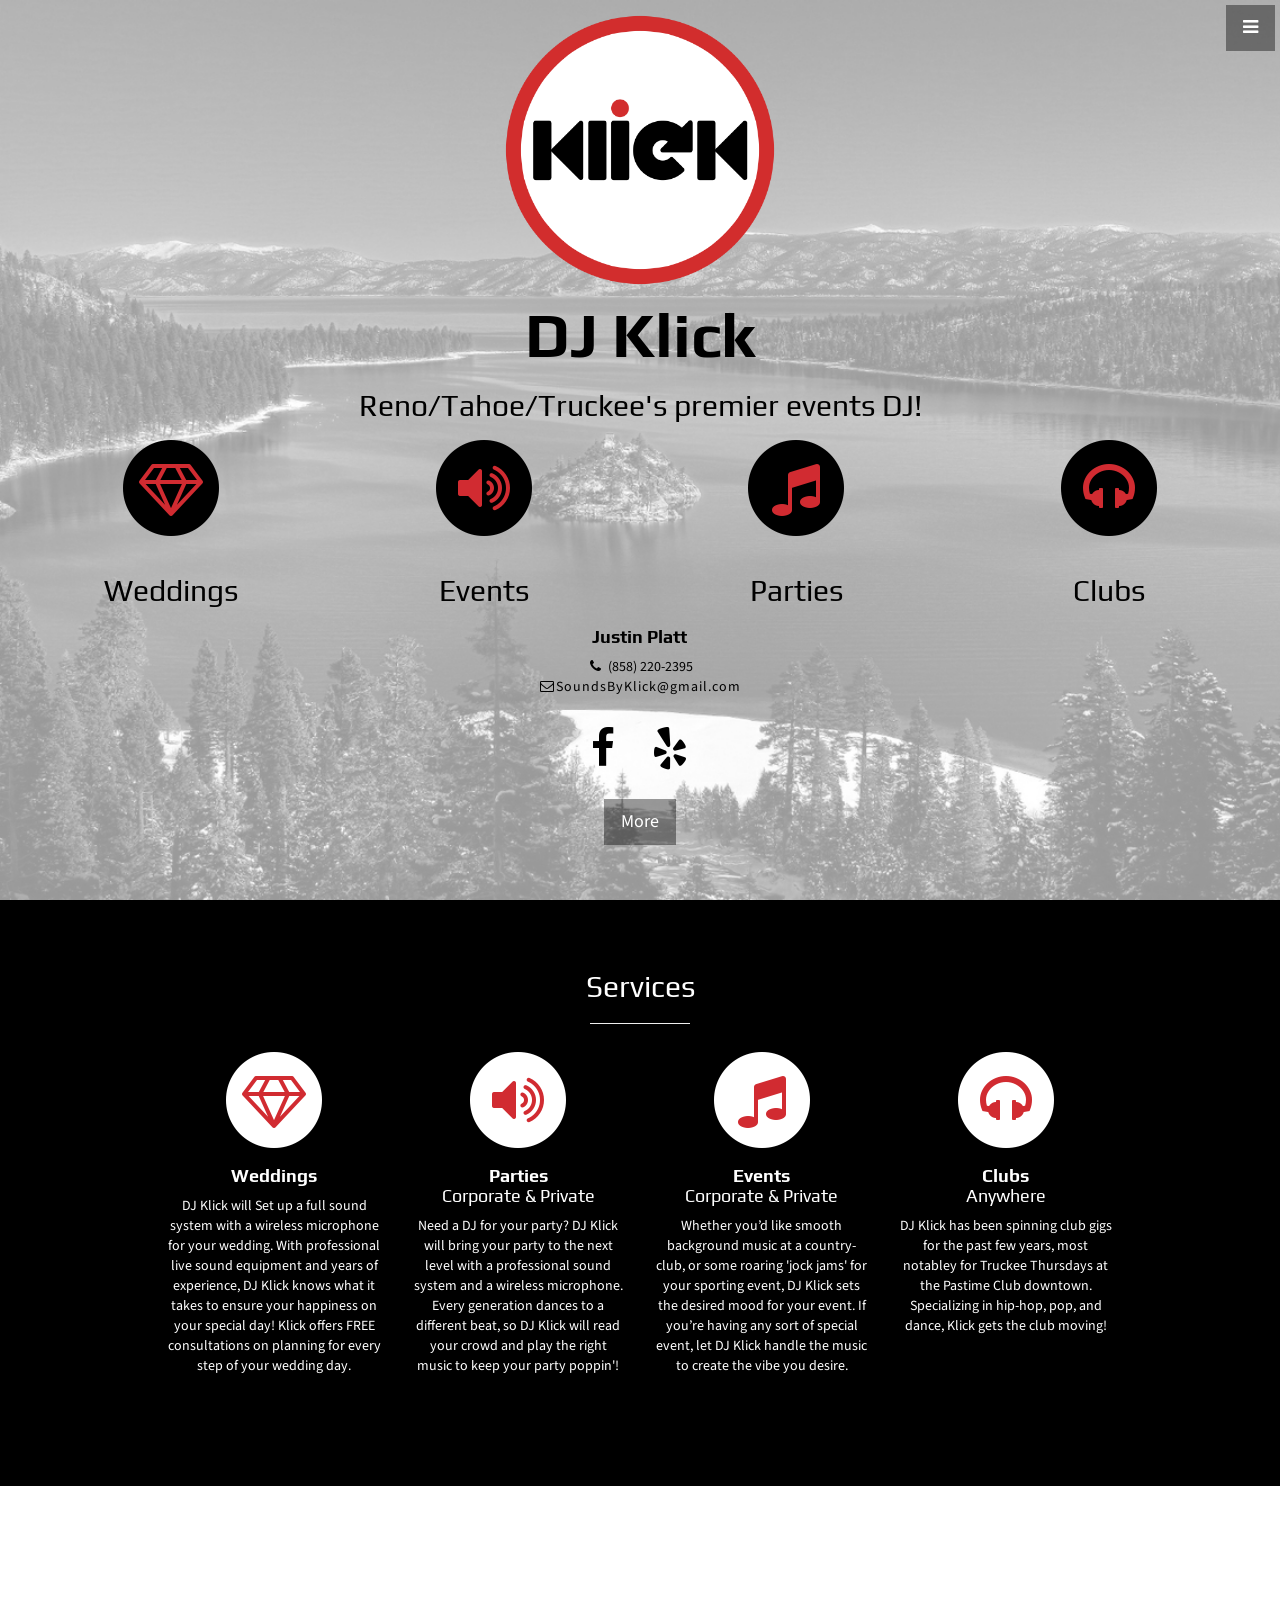
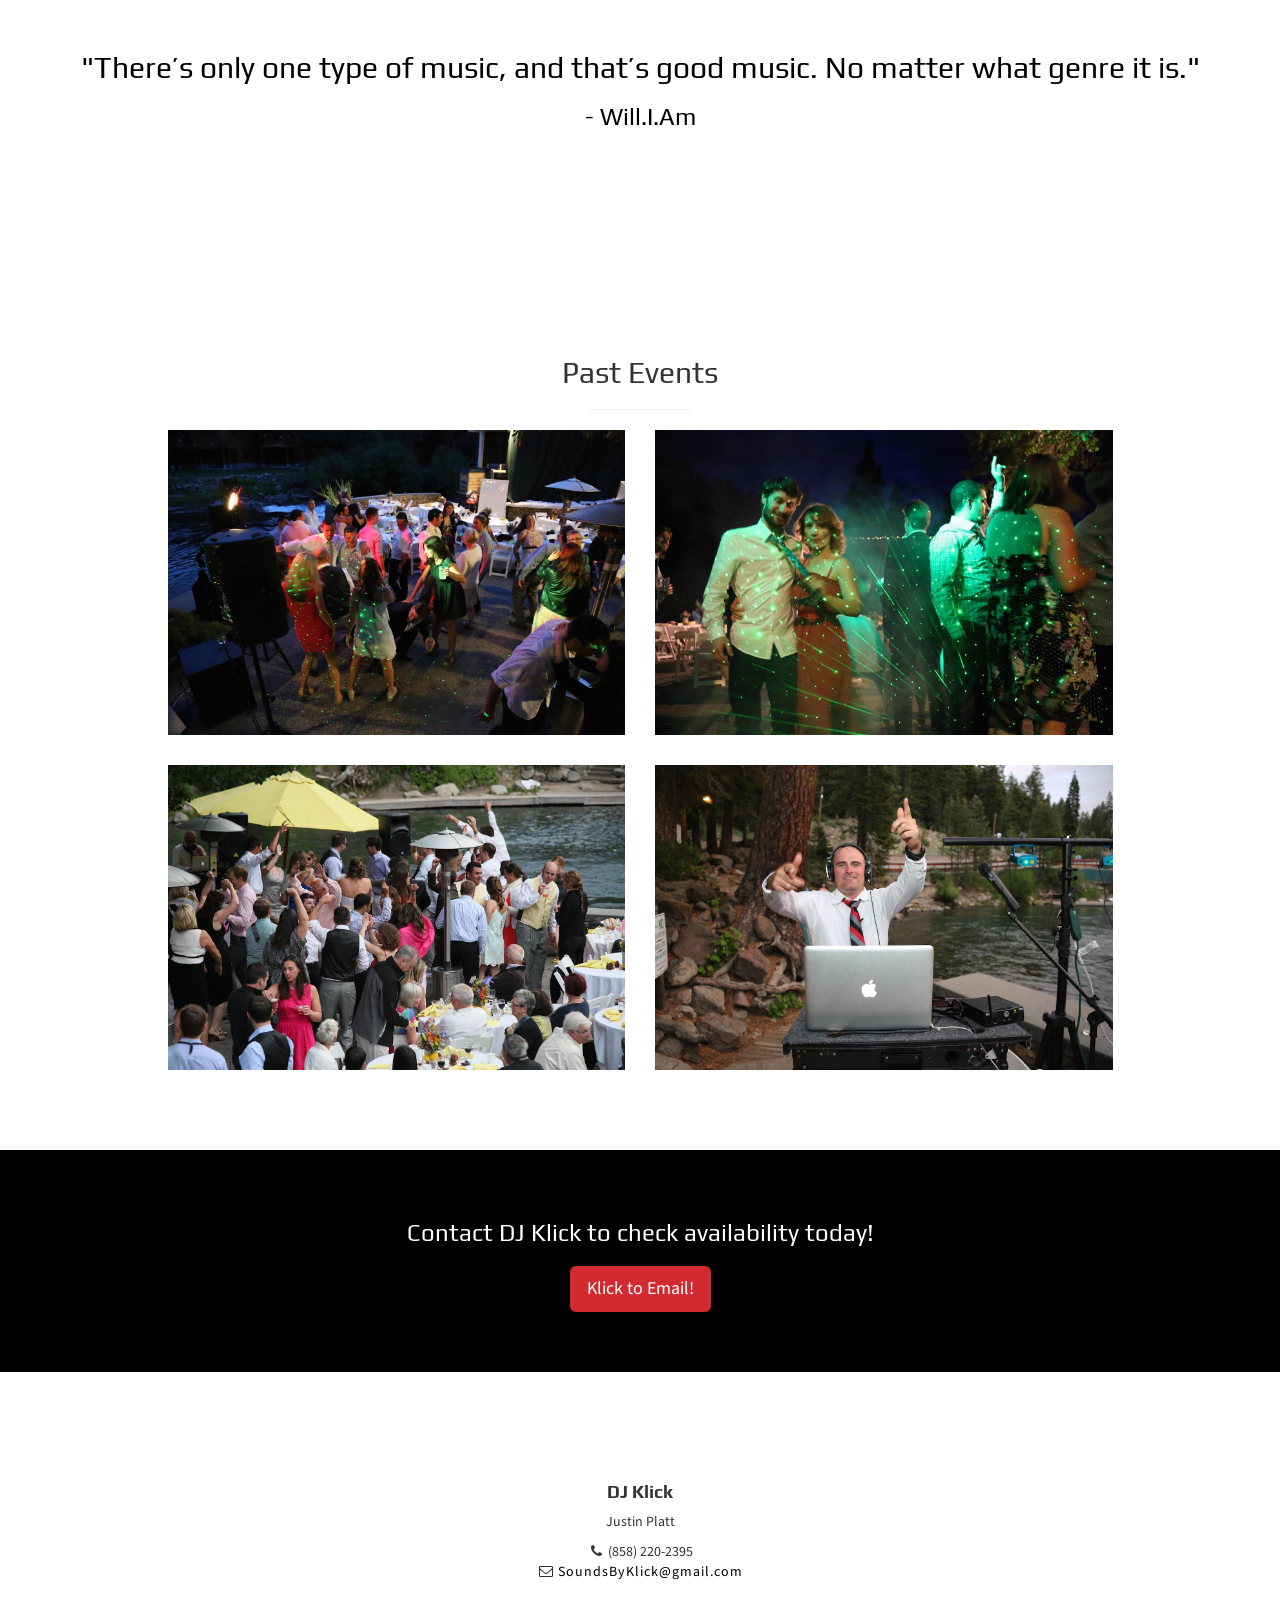
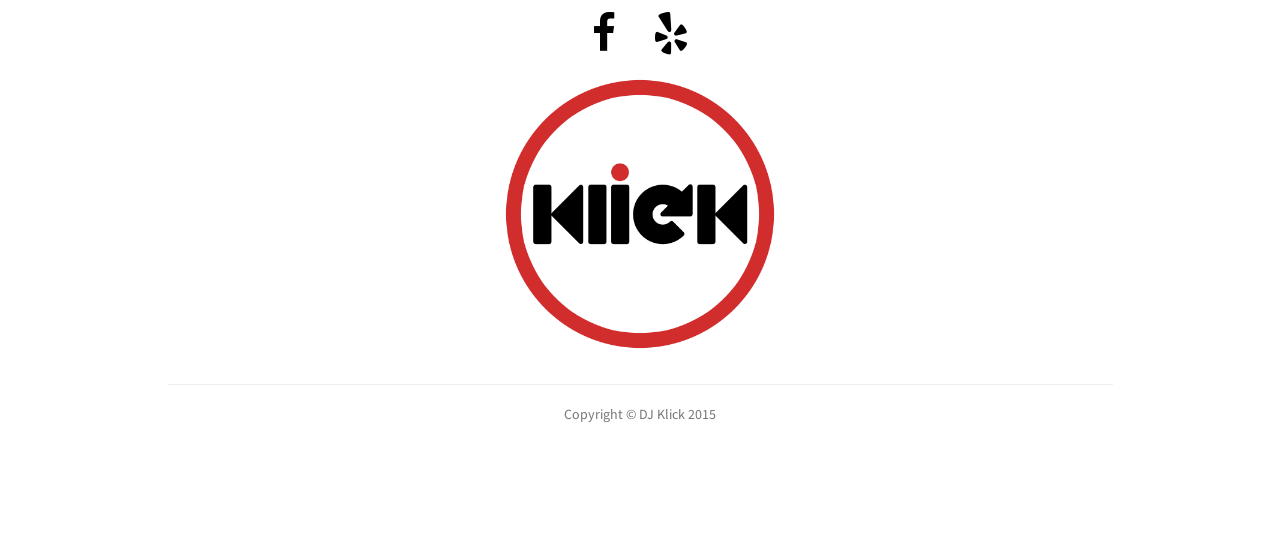
==== index.html @ 54daae42 "Content refresh. New font. Fixed background." ====
<!DOCTYPE html>
<html lang="en">

<head>

    <meta charset="utf-8">
    <meta http-equiv="X-UA-Compatible" content="IE=edge">
    <meta name="viewport" content="width=device-width, initial-scale=1">
    <meta name="description" content="Looking for an events DJ in the Reno/Tahoe/Truckee area? Look no further...">
    <meta name="author" content="DJ Klick">
    <meta name="msvalidate.01" content="CBEDEDCF28ED72CB2C0E782AE99CE021" />
    
    <title>DJ Klick - Reno/Tahoe/Truckee's Premier Events DJ!</title>

    <!-- Bootstrap Core CSS -->
    <link href="css/bootstrap.min.css" rel="stylesheet">

    <!-- Custom CSS -->
    <link href="css/stylish-portfolio.css" rel="stylesheet">

    <!-- Custom Fonts -->
    <link rel="stylesheet" href="http://maxcdn.bootstrapcdn.com/font-awesome/4.3.0/css/font-awesome.min.css">
    <link href="http://fonts.googleapis.com/css?family=Source+Sans+Pro:300,400,700,300italic,400italic,700italic" rel="stylesheet" type="text/css">
    <link href='http://fonts.googleapis.com/css?family=Play' rel='stylesheet' type='text/css'>

    <link rel="shortcut icon" href="img/favicon.ico" type="image/x-icon">
    <link rel="icon" href="img/favicon.ico" type="image/x-icon">

    <!-- HTML5 Shim and Respond.js IE8 support of HTML5 elements and media queries -->
    <!-- WARNING: Respond.js doesn't work if you view the page via file:// -->
    <!--[if lt IE 9]>
        <script src="https://oss.maxcdn.com/libs/html5shiv/3.7.0/html5shiv.js"></script>
        <script src="https://oss.maxcdn.com/libs/respond.js/1.4.2/respond.min.js"></script>
    <![endif]-->

</head>

<body>

    <!-- Navigation -->
    <a id="menu-toggle" href="#" class="btn btn-dark btn-lg toggle"><i class="fa fa-bars"></i></a>
    <nav id="sidebar-wrapper">
        <ul class="sidebar-nav">
            <a id="menu-close" href="#" class="btn btn-light btn-lg pull-right toggle"><i class="fa fa-times"></i></a>
            <li class="sidebar-brand">
                <a href="#top"  onclick = $("#menu-close").click(); >DJ Klick</a>
            </li>
            <li>
                <a href="#top" onclick = $("#menu-close").click(); >Home</a>
            </li>
<!--             <li>
                <a href="#about" onclick = $("#menu-close").click(); >About</a>
            </li> -->
            <li>
                <a href="#services" onclick = $("#menu-close").click(); >Services</a>
            </li>
            <li>
                <a href="#portfolio" onclick = $("#menu-close").click(); >Past Events</a>
            </li>
            <li>
                <a href="#contact" onclick = $("#menu-close").click(); >Contact</a>
            </li>
        </ul>
    </nav>

    <!-- Header -->
    <header id="top" class="header">
        <div class="col-xs-12 text-center">
            <img src="img/final_logo.png" style="max-width:300px;"/>
        </div>
        <br>
        <div class="col-xs-12 text-vertical-center title-quote-top">
            <div class="row">
                <div class="col-lg-12 text-center">
                    <h1>DJ Klick</h1>
                    <h2>Reno/Tahoe/Truckee's premier events DJ!</h2>
                    <div class="col-md-3 col-sm-6">
                        <div class="service-item">
                                <span class="fa-stack fa-4x">
                                <i class="fa fa-circle fa-stack-2x"></i>
                                <i class="fa fa-diamond fa-stack-1x text-primary"></i>
                            </span>
                        </div>
                            <h2>Weddings</h2>
                    </div>      
                    <div class="col-md-3 col-sm-6">
                        <div class="service-item">
                                <span class="fa-stack fa-4x">
                                <i class="fa fa-circle fa-stack-2x"></i>
                                <i class="fa fa-volume-up fa-stack-1x text-primary"></i>
                            </span>
                        </div>
                        <h2>Events</h2>
                    </div>   
                    <div class="col-md-3 col-sm-6">
                            <div class="service-item">
                                <span class="fa-stack fa-4x">
                                <i class="fa fa-circle fa-stack-2x"></i>
                                <i class="fa fa-music fa-stack-1x text-primary"></i>
                            </span>
                        </div>
                        <h2>Parties</h2>
                    </div>      
                    <div class="col-md-3 col-sm-6">
                            <div class="service-item">
                                <span class="fa-stack fa-4x">
                                <i class="fa fa-circle fa-stack-2x"></i>
                                <i class="fa fa-headphones fa-stack-1x text-primary"></i>
                            </span>
                        </div>
                        <h2>Clubs</h2>
                    </div> 
<!--                     <h3>Whether you need a wild dance party at a wedding or smooth background music for a small mixer, I will make it happen for you. Equipped with a professional mobile sound system and a wireless microphone, your event will have the necessary music to guarantee success. Whatever you need - I will keep it <strong>simple, fun, and professional.</strong></h3> -->
                </div>
            </div>
            <div class="row">
                <div class="col-lg-10 col-lg-offset-1 row text-center">
                    <h4><strong>Justin Platt</strong>
                    </h4>
                    <ul class="list-unstyled">
                        <li><i class="fa fa-phone fa-fw"></i> (858) 220-2395</li>
                        <li><i class="fa fa-envelope-o fa-fw"></i><a href="mailto:name@example.com">SoundsByKlick@gmail.com</a>
                        </li>
                    </ul>
                    <br>
                    <ul class="list-inline">
                        <li>
                            <a href="https://www.facebook.com/pages/DJ-Klique/278417579010562?ref=hl" target="blank"><i class="fa fa-facebook fa-fw fa-3x"></i></a>
                        </li>
                        <li>
                            <a href="http://www.yelp.com/biz/dj-klique-reno-2" target="blank"><i class="fa fa-yelp fa-fw fa-3x"></i></a>
                        </li>
                    </ul>
                </div>
            </div>
            <br>
            <a href="#services" class="btn btn-dark btn-lg">More</a>
        </div>
    </header>

    <!-- About -->
    <!-- <section id="about" class="about"> -->
        <!-- <div class="container"> -->

            <!-- /.row -->
        <!-- </div> -->
        <!-- /.container -->
    <!-- </section> -->

    <!-- Services -->
    <!-- The circle icons use Font Awesome's stacked icon classes. For more information, visit http://fontawesome.io/examples/ -->
    <section id="services" class="services bg-primary">
        <div class="container">
            <div class="row text-center">
                <div class="col-lg-10 col-lg-offset-1">
                    <h2>Services</h2>
                    <hr class="small">
                    <div class="row">
                        <div class="col-md-3 col-sm-6">
                            <div class="service-item">
                                <span class="fa-stack fa-4x">
                                <i class="fa fa-circle fa-stack-2x"></i>
                                <i class="fa fa-diamond fa-stack-1x text-primary"></i>
                            </span>
                                <h4>
                                    <strong>Weddings</strong>
                                </h4>
                                <p>DJ Klick will Set up a full sound system with a wireless microphone for your wedding. With professional live sound equipment and years of experience, DJ Klick knows what it takes to ensure your happiness on your special day! Klick offers FREE consultations on planning for every step of your wedding day.</p>
                                <!-- <a href="#" class="btn btn-light">Learn More</a> -->
                            </div>
                        </div>
                        <div class="col-md-3 col-sm-6">
                            <div class="service-item">
                                <span class="fa-stack fa-4x">
                                <i class="fa fa-circle fa-stack-2x"></i>
                                <i class="fa fa-volume-up fa-stack-1x text-primary"></i>
                            </span>
                                <h4>
                                    <strong>Parties</strong>
                                    <p>Corporate & Private</p>
                                </h4>
                                <p>Need a DJ for your party? DJ Klick will bring your party to the next level with a professional sound system and a wireless microphone. Every generation dances to a different beat, so DJ Klick will read your crowd and play the right music to keep your party poppin'!</p>
                                <!-- <a href="#" class="btn btn-light">Learn More</a> -->
                            </div>
                        </div>
                        <div class="col-md-3 col-sm-6">
                            <div class="service-item">
                                <span class="fa-stack fa-4x">
                                <i class="fa fa-circle fa-stack-2x"></i>
                                <i class="fa fa-music fa-stack-1x text-primary"></i>
                            </span>
                                <h4>
                                    <strong>Events</strong>
                                     <p>Corporate & Private</p>
                                </h4>
                                <p>Whether you’d like smooth background music at a country­ club, or some roaring 'jock jams' for your sporting event, DJ Klick sets the desired mood for your event. If you’re having any sort of special event, let DJ Klick handle the music to create the vibe you desire.</p>
                                <!-- <a href="#" class="btn btn-light">Learn More</a> -->
                            </div>
                        </div>
                        <div class="col-md-3 col-sm-16">
                            <div class="service-item">
                                <span class="fa-stack fa-4x">
                                <i class="fa fa-circle fa-stack-2x"></i>
                                <i class="fa fa-headphones fa-stack-1x text-primary"></i>
                            </span>
                                <h4>
                                    <strong>Clubs</strong>
                                    <p>Anywhere</p>
                                </h4>
                                <p>DJ Klick has been spinning club gigs for the past few years, most notabley for Truckee Thursdays at the Pastime Club downtown. Specializing in hip-hop, pop, and dance, Klick gets the club moving! </p>
                                <!-- <a href="#" class="btn btn-light">Learn More</a> -->
                            </div>
                        </div>
                        <div class="col-md-12 col-sm-12">
                            <div class="service-item">
                                <!-- <span class="fa-stack fa-4x">
                                <i class="fa fa-circle fa-stack-2x"></i>
                                <i class="fa fa-diamond fa-stack-1x text-primary"></i>
                            </span> -->
<!--                                 <h4>
                                    <strong>Add-ons</strong>
                                </h4>
                                <p>Wireless microphone, mobile light show with a 4Bar Chauvet light system, mini lasers, fog machine.</p> -->
                                <!-- <a href="#" class="btn btn-light">Learn More</a> -->
                            </div>
                        </div>
                    </div>
                    <!-- /.row (nested) -->
                </div>
                <!-- /.col-lg-10 -->
            </div>
            <!-- /.row -->
        </div>
        <!-- /.container -->
    </section>

    <!-- Callout -->
    <aside class="callout">
        <div class="text-vertical-center">
            <!-- <h2 class="title-quote">Simple. Fun. Professional.</h2> -->
            <h2 class="title-quote-top">"There’s only one type of music, and that’s good music. No matter what genre it is."­</h2>
            <h3>- Will.I.Am</h3>
        </div>
    </aside>

    <!-- Portfolio -->
    <section id="portfolio" class="portfolio">
        <div class="container">
            <div class="row">
                <div class="col-lg-10 col-lg-offset-1 text-center">
                    <h2>Past Events</h2>
                    <hr class="small">
                    <div class="row">
                        <div class="col-md-6">
                            <div class="portfolio-item">
                                <!-- <a href="#"> -->
                                    <img class="img-portfolio img-responsive" src="img/portfolio-1.jpg">
                                <!-- </a> -->
                            </div>
                        </div>
                        <div class="col-md-6">
                            <div class="portfolio-item">
                                <!-- <a href="#"> -->
                                    <img class="img-portfolio img-responsive" src="img/portfolio-2.jpg">
                                <!-- </a> -->
                            </div>
                        </div>
                        <div class="col-md-6">
                            <div class="portfolio-item">
                                <!-- <a href="#"> -->
                                    <img class="img-portfolio img-responsive" src="img/portfolio-3.jpg">
                                <!-- </a> -->
                            </div>
                        </div>
                        <div class="col-md-6">
                            <div class="portfolio-item">
                                <!-- <a href="#"> -->
                                    <img class="img-portfolio img-responsive" src="img/portfolio-4.jpg">
                                <!-- </a> -->
                            </div>
                        </div>
                    </div>
                    <!-- /.row (nested) -->
                   <!--  <a href="#" class="btn btn-dark">View More Items</a> -->
                </div>
                <!-- /.col-lg-10 -->
            </div>
            <!-- /.row -->
        </div>
        <!-- /.container -->
    </section>

    <!-- Call to Action -->
    <aside class="call-to-action bg-primary">
        <div class="container">
            <div class="row">
                <div class="col-lg-10 col-lg-offset-1 text-center">
                    <h3>Contact DJ Klick to check availability today!</h3>
                    <a href="mailto:soundsbyklick@gmail.com" class="btn btn-lg btn-red">Klick to Email!</a>
                </div>
            </div>
        </div>
    </aside>

    <!-- Footer -->
    <footer id="contact">
        <div class="container">
            <div class="row">
                <div class="col-lg-10 col-lg-offset-1 row text-center">
                    <h4><strong>DJ Klick</strong>
                    </h4>
                    <p>Justin Platt</p>
                    <ul class="list-unstyled">
                        <li><i class="fa fa-phone fa-fw"></i> (858) 220-2395</li>
                        <li><i class="fa fa-envelope-o fa-fw"></i>  <a href="mailto:name@example.com">SoundsByKlick@gmail.com</a>
                        </li>
                    </ul>
                    <br>
                    <ul class="list-inline">
                        <li>
                            <a href="https://www.facebook.com/pages/DJ-Klique/278417579010562?ref=hl" target="blank"><i class="fa fa-facebook fa-fw fa-3x"></i></a>
                        </li>
                        <li>
                            <a href="http://www.yelp.com/biz/dj-klique-reno-2" target="blank"><i class="fa fa-yelp fa-fw fa-3x"></i></a>
                        </li>
                    </ul>

                </div>
                <div class="col-lg-10 col-lg-offset-1  row text-center">
                    <img src="img/final_logo.png" style="max-width:300px;"/>
                        <hr class="large">
                    <p class="text-muted">Copyright &copy; DJ Klick 2015</p>
                </div>
            </div>
        </div>
    </footer>

    <!-- jQuery -->
    <script src="js/jquery.js"></script>

    <!-- Bootstrap Core JavaScript -->
    <script src="js/bootstrap.min.js"></script>

    <!-- Custom Theme JavaScript -->
    <script>
    // Closes the sidebar menu
    $("#menu-close").click(function(e) {
        e.preventDefault();
        $("#sidebar-wrapper").toggleClass("active");
    });

    // Opens the sidebar menu
    $("#menu-toggle").click(function(e) {
        e.preventDefault();
        $("#sidebar-wrapper").toggleClass("active");
    });

    // Scrolls to the selected menu item on the page
    $(function() {
        $('a[href*=#]:not([href=#])').click(function() {
            if (location.pathname.replace(/^\//, '') == this.pathname.replace(/^\//, '') || location.hostname == this.hostname) {

                var target = $(this.hash);
                target = target.length ? target : $('[name=' + this.hash.slice(1) + ']');
                if (target.length) {
                    $('html,body').animate({
                        scrollTop: target.offset().top
                    }, 1000);
                    return false;
                }
            }
        });
    });
    </script>

</body>

</html>
---- css/stylish-portfolio.css ----
/*!
 * Start Bootstrap - Stylish Portfolio Bootstrap Theme (http://startbootstrap.com)
 * Code licensed under the Apache License v2.0.
 * For details, see http://www.apache.org/licenses/LICENSE-2.0.
 */

/* Global Styles */

html,
body {
    width: 100%;
    height: 100%;
}

body {
    font-family: "Source Sans Pro","Helvetica Neue",Helvetica,Arial,sans-serif;
}

h1, h2, h3, h4 {
    font-family: "Play", "Helvetica Neue",Helvetica,Arial,sans-serif !important;
}

a {
    color: black;
}

a:hover {
    color: red;
}

.bg-primary {
    background-color: black;
}

.text-vertical-center {
    display: table-cell;
    text-align: center;
    vertical-align: middle;
}

.title-quote-top {
    color: black;
}

.title-quote {
    color: white;
      text-shadow:
   -1px -1px 0 #000,  
    1px -1px 0 #000,
    -1px 1px 0 #000,
     1px 1px 0 #000;
}

.text-vertical-center h1 {
    margin: 0;
    padding: 0;
    font-size: 4.5em;
    font-weight: 700;
}

/* Custom Button Styles */

.btn-dark {
    border-radius: 0;
    color: #fff;
    background-color: rgba(0,0,0,0.4);
    margin-bottom: 20px;
}

.btn-dark:hover,
.btn-dark:focus,
.btn-dark:active {
    color: #fff;
    background-color: rgba(0,0,0,0.7);
}

.btn-light {
    border-radius: 0;
    color: #333;
    background-color: rgb(255,255,255);
}

.btn-light:hover,
.btn-light:focus,
.btn-light:active {
    color: #333;
    background-color: rgba(255,255,255,0.8);
}

.btn-red {
    background: #D12B31;
    color: white;
}

/* Custom Horizontal Rule */

hr.small {
    max-width: 100px;
}

/* Side Menu */

#sidebar-wrapper {
    z-index: 1000;
    position: fixed;
    right: 0;
    width: 250px;
    height: 100%;
    margin-right: -250px;
    overflow-y: auto;
    background: #222;
    -webkit-transition: all 0.4s ease 0s;
    -moz-transition: all 0.4s ease 0s;
    -ms-transition: all 0.4s ease 0s;
    -o-transition: all 0.4s ease 0s;
    transition: all 0.4s ease 0s;
}

.sidebar-nav {
    position: absolute;
    top: 0;
    width: 250px;
    margin: 0;
    padding: 0;
    list-style: none;
}

.sidebar-nav li {
    text-indent: 20px;
    line-height: 40px;
}

.sidebar-nav li a {
    display: block;
    text-decoration: none;
    color: #999;
}

.sidebar-nav li a:hover {
    text-decoration: none;
    color: #fff;
    background: rgba(255,255,255,0.2);
}

.sidebar-nav li a:active,
.sidebar-nav li a:focus {
    text-decoration: none;
}

.sidebar-nav > .sidebar-brand {
    height: 55px;
    font-size: 18px;
    line-height: 55px;
}

.sidebar-nav > .sidebar-brand a {
    color: #999;
}

.sidebar-nav > .sidebar-brand a:hover {
    color: #fff;
    background: none;
}

#menu-toggle {
    z-index: 1;
    position: fixed;
    top: 0;
    right: 0;
}

#sidebar-wrapper.active {
    right: 250px;
    width: 250px;
    -webkit-transition: all 0.4s ease 0s;
    -moz-transition: all 0.4s ease 0s;
    -ms-transition: all 0.4s ease 0s;
    -o-transition: all 0.4s ease 0s;
    transition: all 0.4s ease 0s;
}

.toggle {
    margin: 5px 5px 0 0;
}

/* Header */

.header {
    display: table;
    position: static;
    width: 100%;
    height: 100%;
    background: url(../img/bglight.jpg) no-repeat center center scroll;
    -webkit-background-size: cover;
    -moz-background-size: cover;
    background-size: cover;
    -o-background-size: cover;
    min-height: 100%;
    background-size: cover;
    background-attachment: fixed;
    background-repeat: no-repeat;
    background-position: center center;
}

/* About */

.about {
    padding: 50px 0;
}

/* Services */

.services {
    padding: 50px 0;
}

.service-item {
    margin-bottom: 30px;
}

/* Callout */

.callout {
    display: table;
    width: 100%;
    height: 400px;
    color: black;
    background: url(../img/calloutlight.jpg) no-repeat center center scroll;
    -webkit-background-size: cover;
    -moz-background-size: cover;
    background-size: cover;
    -o-background-size: cover;
    min-height: 30%;
    background-size: cover;
    background-attachment: fixed;
    background-repeat: no-repeat;
    background-position: center center;
}

/* Portfolio */

.portfolio {
    padding: 50px 0;
}

.portfolio-item {
    margin-bottom: 30px;
}

.img-portfolio {
    margin: 0 auto;
}

.img-portfolio:hover {
    opacity: 0.8;
}

/* Call to Action */

.call-to-action {
    padding: 50px 0;
}

.call-to-action .btn {
    margin: 10px;
}

.fa-stack-small {
    position: relative;
  display: inline-block;
  width: 1em;
  height: 1em;
  line-height: 1em;
  vertical-align: middle;
}


/* Map */

/*.map {
    height: 500px;
}

@media(max-width:768px) {
    .map {
        height: 75%;
    }
}*/

/* Footer */

footer {
    padding: 100px 0;
}

li a {
    letter-spacing: 1px;
}
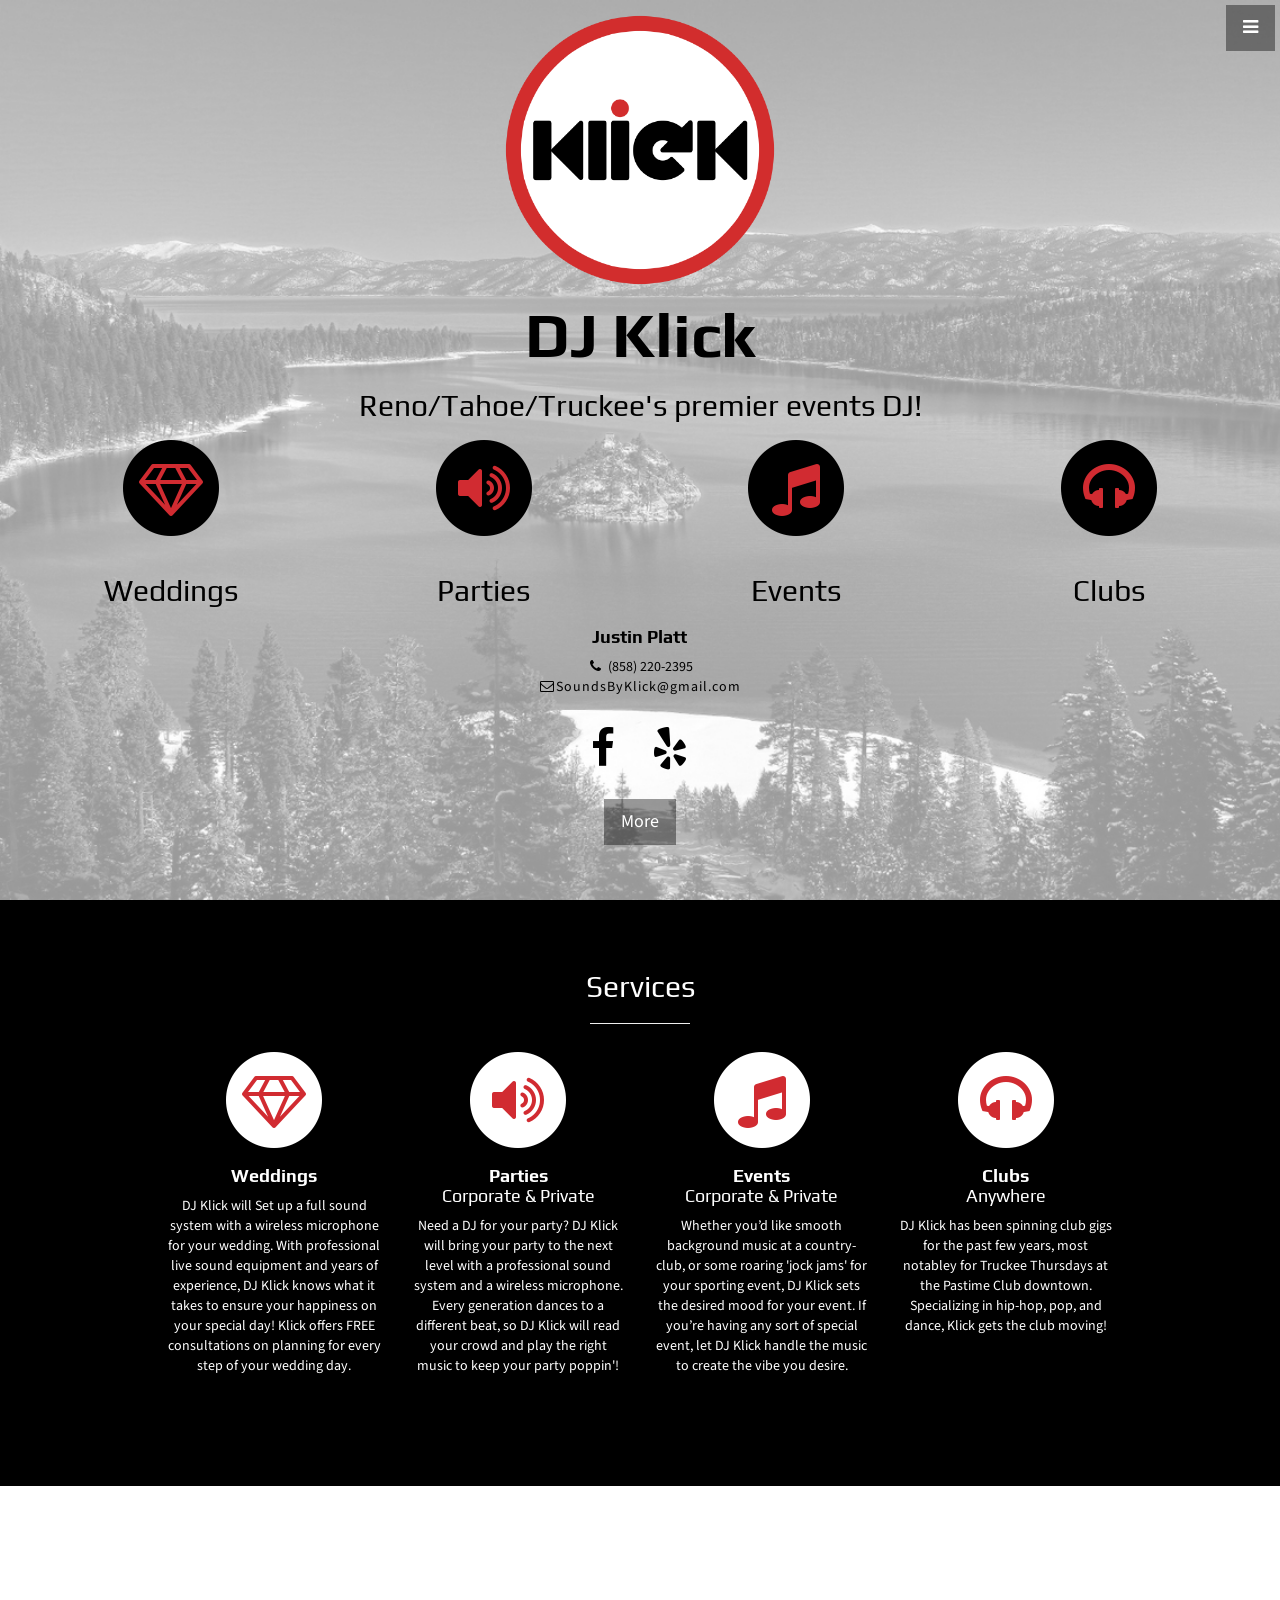
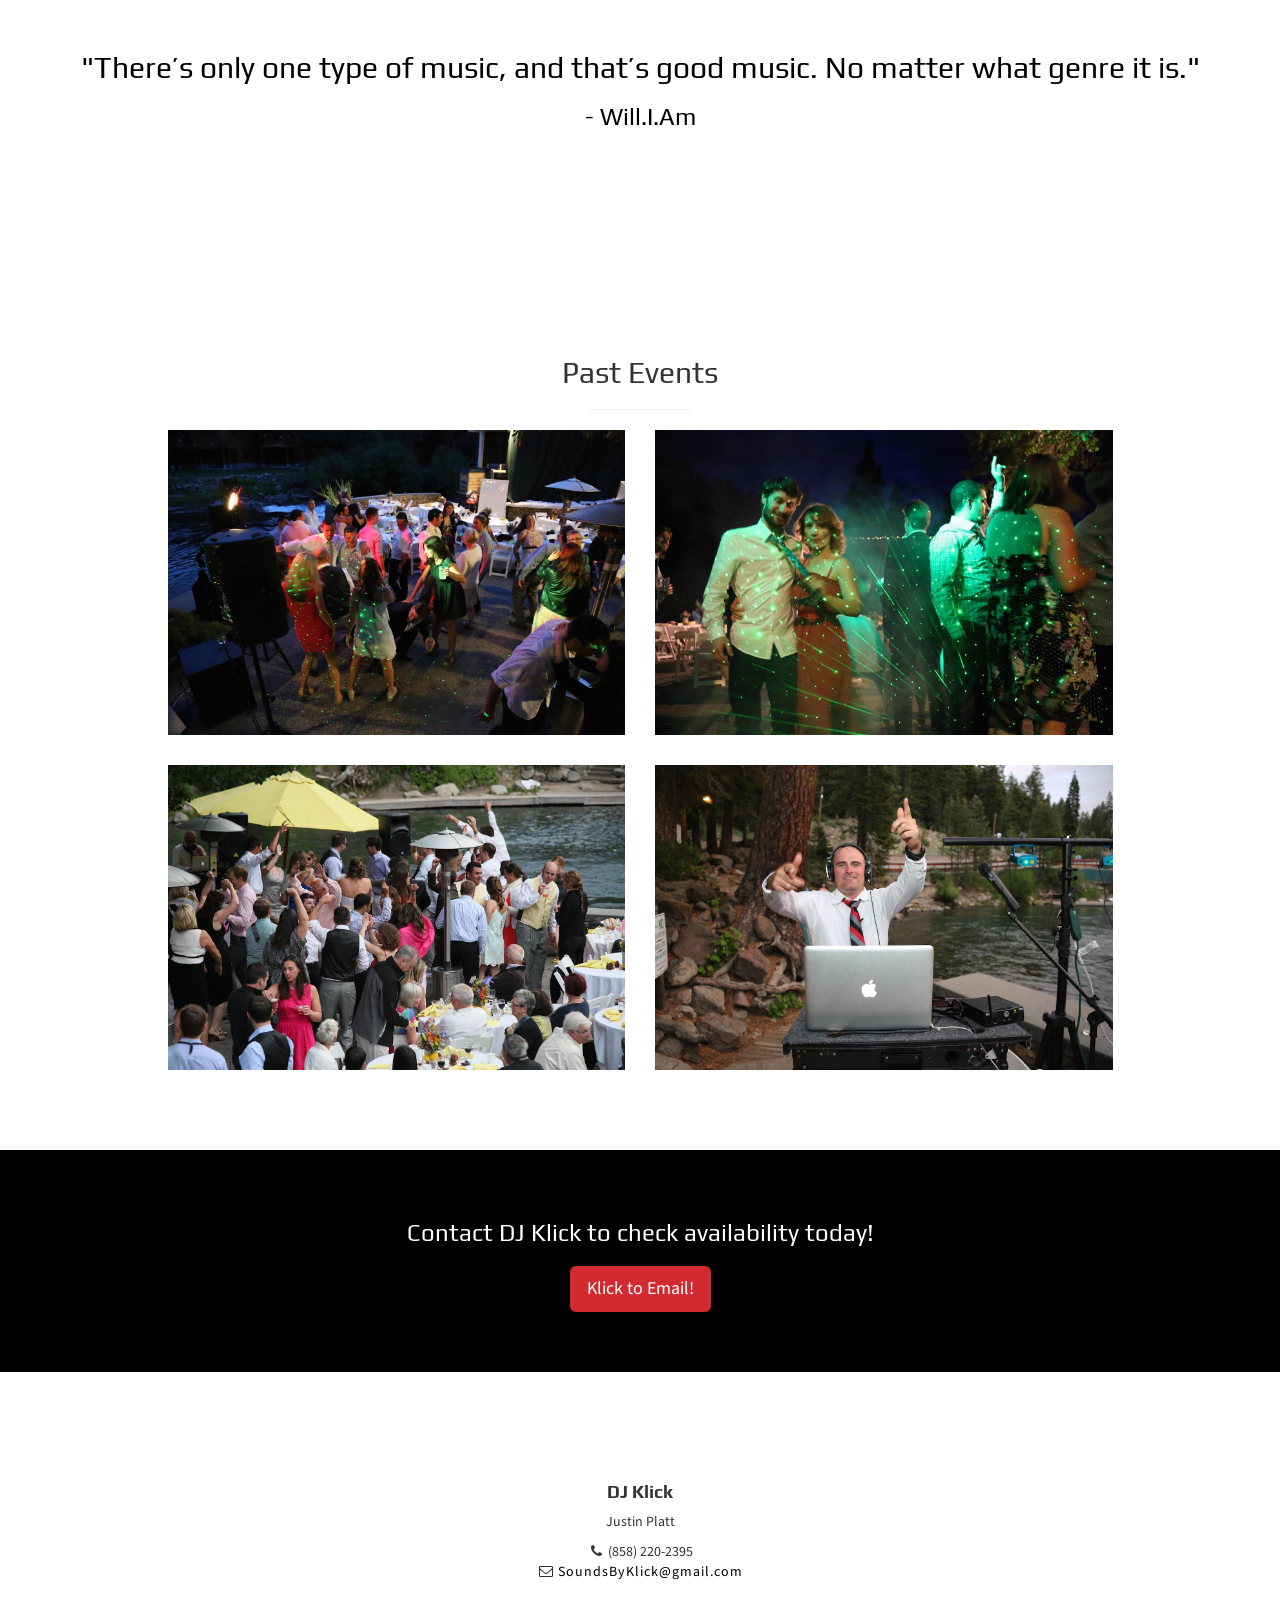
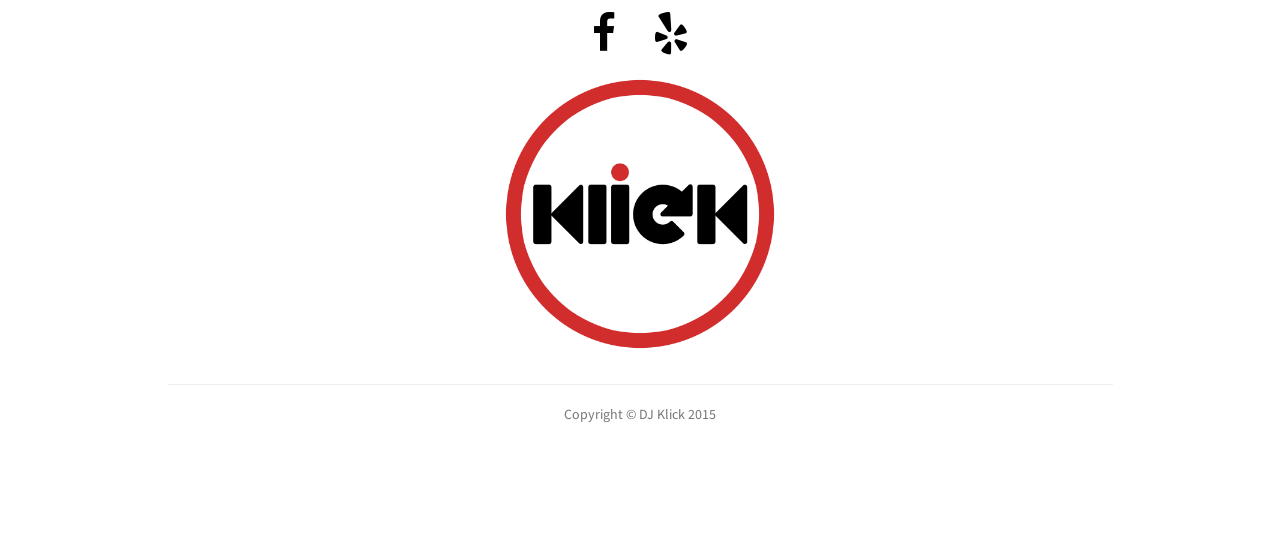
==== commit 6a7b2f53: "Added hrefs to top icons" ====
--- a/index.html
+++ b/index.html
@@ -76,37 +76,45 @@
                     <h2>Reno/Tahoe/Truckee's premier events DJ!</h2>
                     <div class="col-md-3 col-sm-6">
                         <div class="service-item">
-                                <span class="fa-stack fa-4x">
-                                <i class="fa fa-circle fa-stack-2x"></i>
-                                <i class="fa fa-diamond fa-stack-1x text-primary"></i>
-                            </span>
+                            <a href="#weddings">
+                                <span class="fa-stack fa-4x">
+                                    <i class="fa fa-circle fa-stack-2x"></i>
+                                    <i class="fa fa-diamond fa-stack-1x text-primary"></i>
+                                </span>
+                            </a>
                         </div>
                             <h2>Weddings</h2>
                     </div>      
                     <div class="col-md-3 col-sm-6">
                         <div class="service-item">
-                                <span class="fa-stack fa-4x">
-                                <i class="fa fa-circle fa-stack-2x"></i>
-                                <i class="fa fa-volume-up fa-stack-1x text-primary"></i>
-                            </span>
-                        </div>
-                        <h2>Events</h2>
+                            <a href="#parties">
+                                <span class="fa-stack fa-4x">
+                                    <i class="fa fa-circle fa-stack-2x"></i>
+                                    <i class="fa fa-volume-up fa-stack-1x text-primary"></i>
+                                </span>
+                            </a>    
+                        </div>
+                        <h2>Parties</h2>
                     </div>   
                     <div class="col-md-3 col-sm-6">
-                            <div class="service-item">
-                                <span class="fa-stack fa-4x">
-                                <i class="fa fa-circle fa-stack-2x"></i>
-                                <i class="fa fa-music fa-stack-1x text-primary"></i>
-                            </span>
-                        </div>
-                        <h2>Parties</h2>
+                        <div class="service-item">
+                            <a href="#events">
+                                <span class="fa-stack fa-4x">
+                                    <i class="fa fa-circle fa-stack-2x"></i>
+                                    <i class="fa fa-music fa-stack-1x text-primary"></i>
+                                </span>
+                            </a>
+                        </div>
+                        <h2>Events</h2>
                     </div>      
                     <div class="col-md-3 col-sm-6">
-                            <div class="service-item">
-                                <span class="fa-stack fa-4x">
-                                <i class="fa fa-circle fa-stack-2x"></i>
-                                <i class="fa fa-headphones fa-stack-1x text-primary"></i>
-                            </span>
+                        <div class="service-item">
+                            <a href="clubs">
+                                <span class="fa-stack fa-4x">
+                                    <i class="fa fa-circle fa-stack-2x"></i>
+                                    <i class="fa fa-headphones fa-stack-1x text-primary"></i>
+                                </span>
+                            </a>
                         </div>
                         <h2>Clubs</h2>
                     </div> 
@@ -157,7 +165,7 @@
                     <hr class="small">
                     <div class="row">
                         <div class="col-md-3 col-sm-6">
-                            <div class="service-item">
+                            <div id="weddings" class="service-item">
                                 <span class="fa-stack fa-4x">
                                 <i class="fa fa-circle fa-stack-2x"></i>
                                 <i class="fa fa-diamond fa-stack-1x text-primary"></i>
@@ -170,7 +178,7 @@
                             </div>
                         </div>
                         <div class="col-md-3 col-sm-6">
-                            <div class="service-item">
+                            <div id="parties" class="service-item">
                                 <span class="fa-stack fa-4x">
                                 <i class="fa fa-circle fa-stack-2x"></i>
                                 <i class="fa fa-volume-up fa-stack-1x text-primary"></i>
@@ -184,7 +192,7 @@
                             </div>
                         </div>
                         <div class="col-md-3 col-sm-6">
-                            <div class="service-item">
+                            <div id="events" class="service-item">
                                 <span class="fa-stack fa-4x">
                                 <i class="fa fa-circle fa-stack-2x"></i>
                                 <i class="fa fa-music fa-stack-1x text-primary"></i>
@@ -198,7 +206,7 @@
                             </div>
                         </div>
                         <div class="col-md-3 col-sm-16">
-                            <div class="service-item">
+                            <div id="clubs" class="service-item">
                                 <span class="fa-stack fa-4x">
                                 <i class="fa fa-circle fa-stack-2x"></i>
                                 <i class="fa fa-headphones fa-stack-1x text-primary"></i>
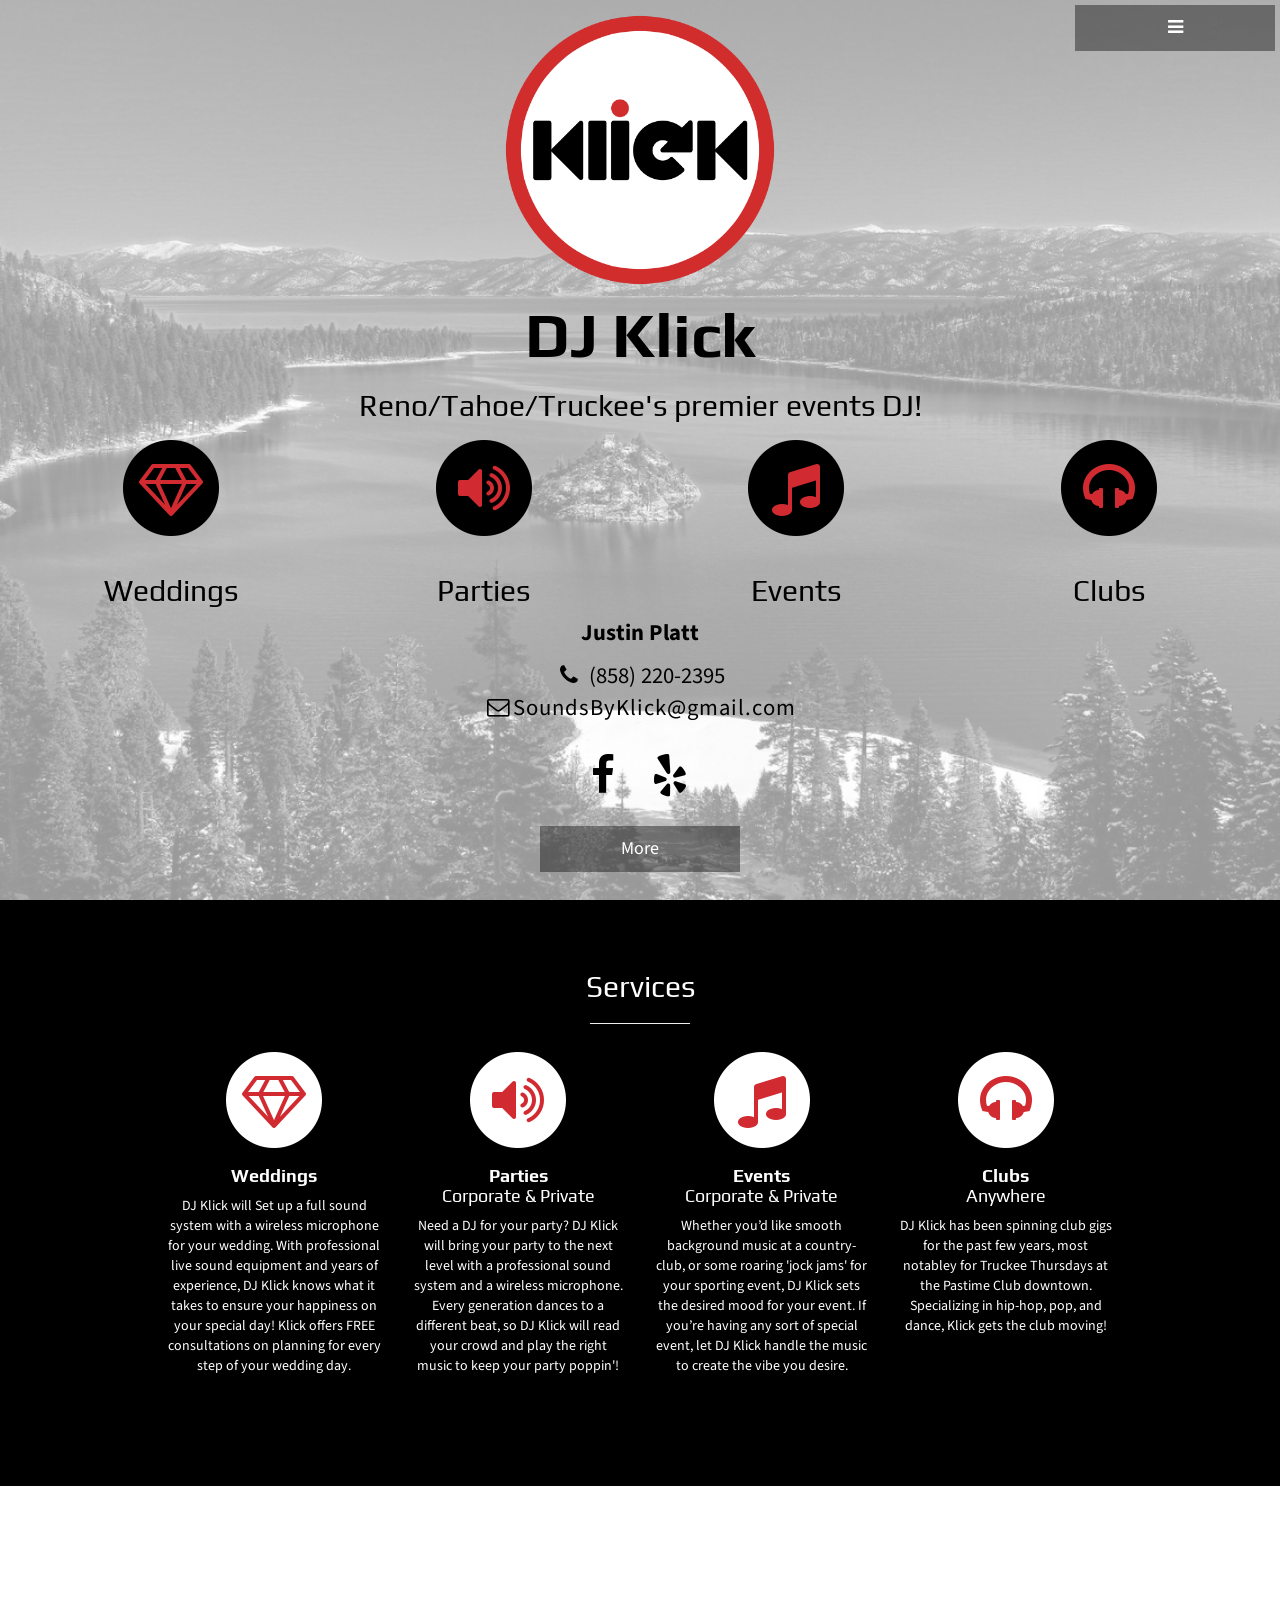
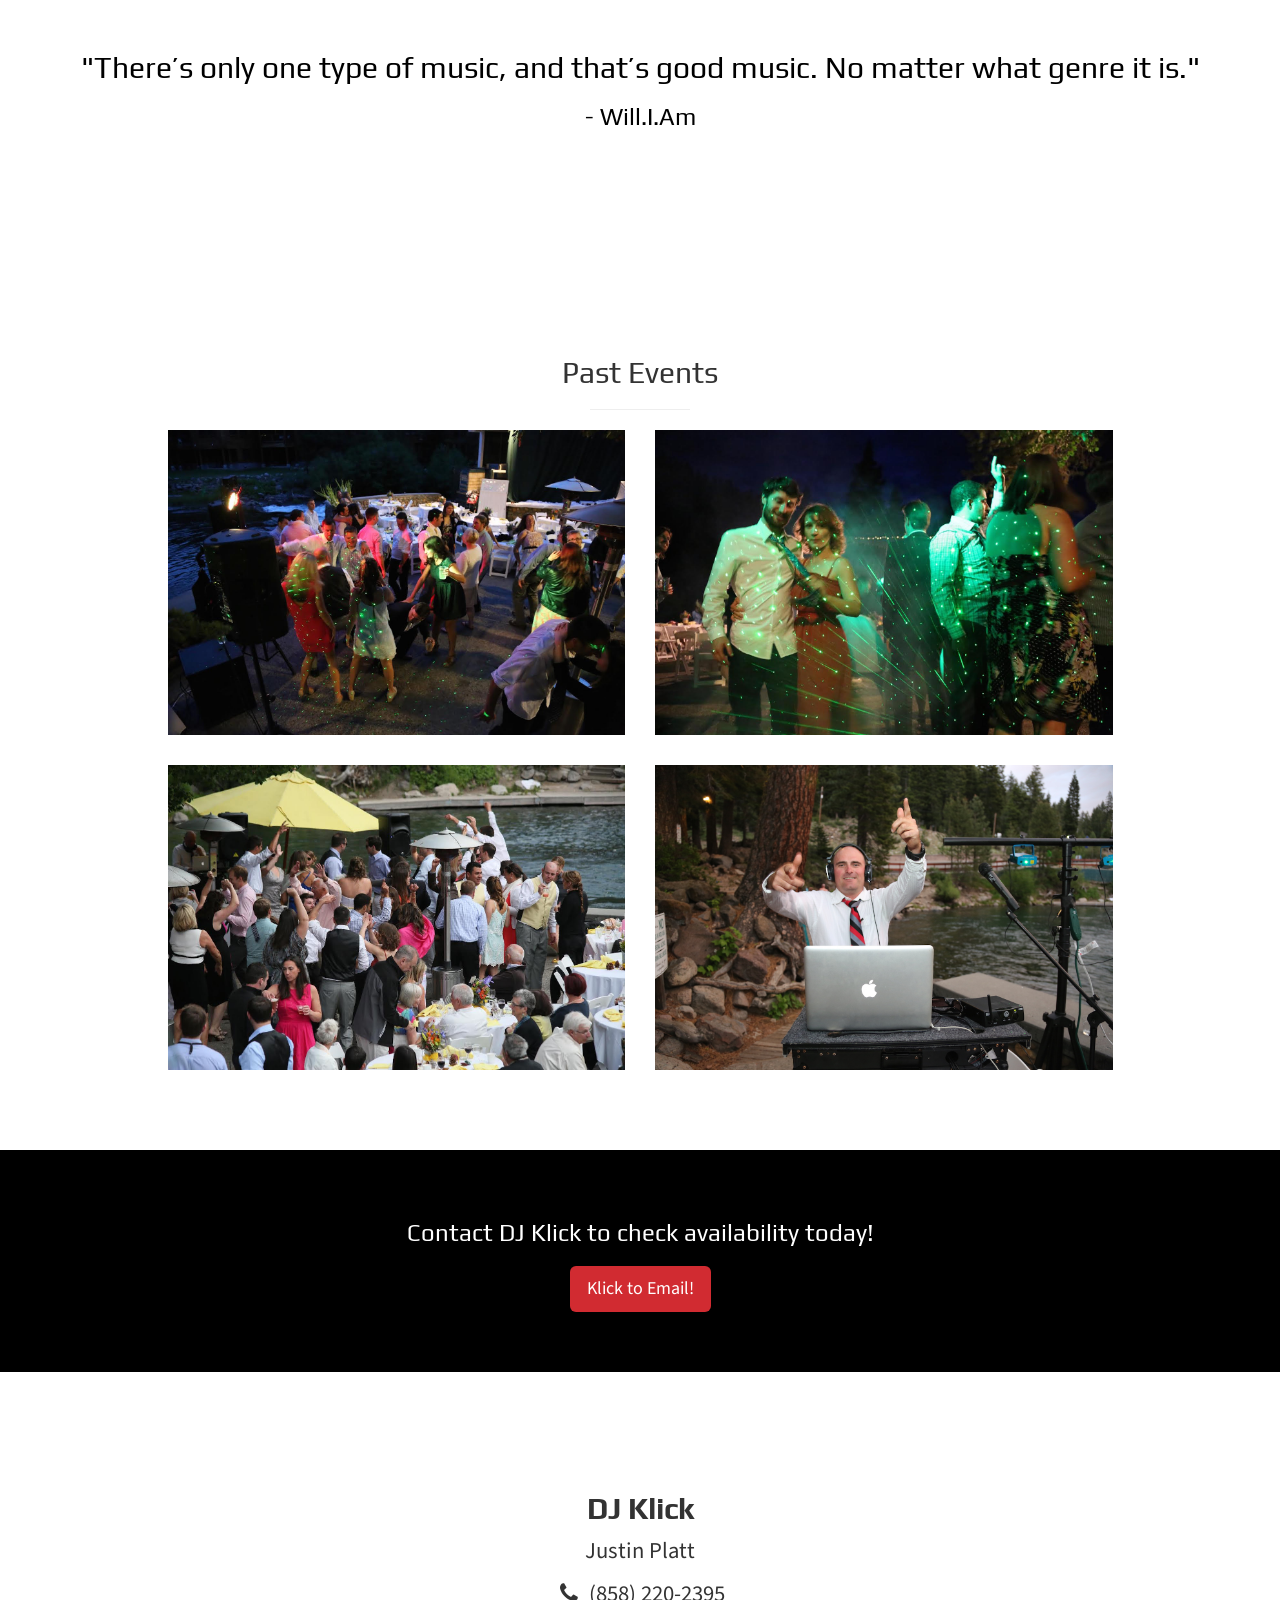
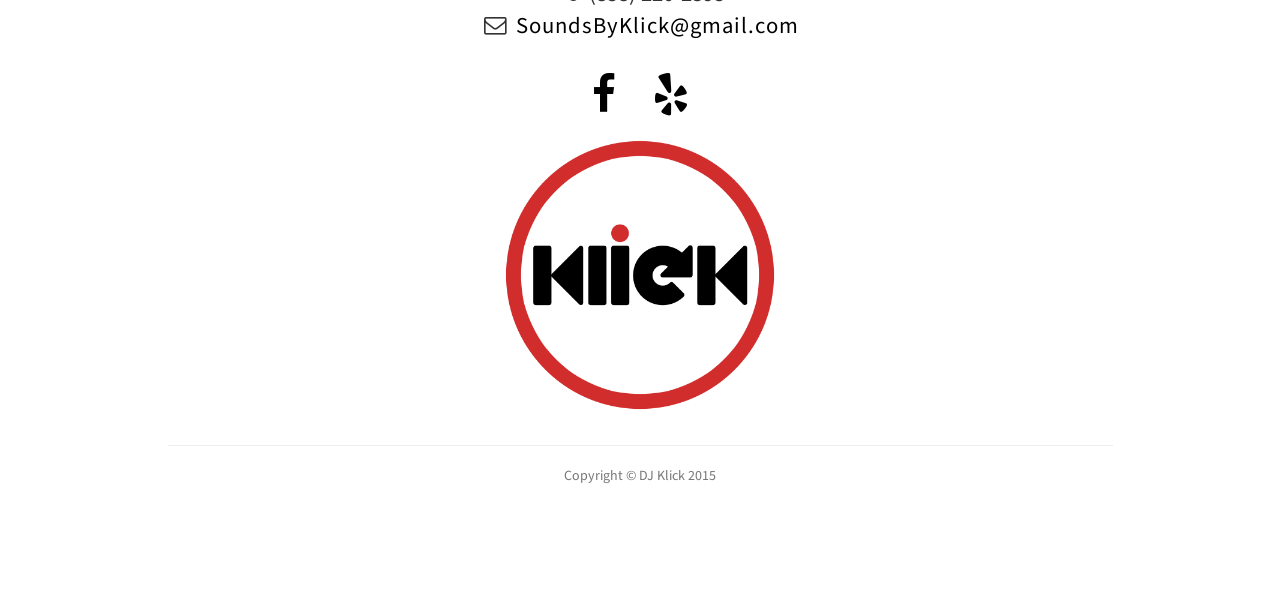
==== commit 6fc4bd0c: "Few minor css changes" ====
--- a/index.html
+++ b/index.html
@@ -109,7 +109,7 @@
                     </div>      
                     <div class="col-md-3 col-sm-6">
                         <div class="service-item">
-                            <a href="clubs">
+                            <a href="#clubs">
                                 <span class="fa-stack fa-4x">
                                     <i class="fa fa-circle fa-stack-2x"></i>
                                     <i class="fa fa-headphones fa-stack-1x text-primary"></i>
@@ -123,11 +123,10 @@
             </div>
             <div class="row">
                 <div class="col-lg-10 col-lg-offset-1 row text-center">
-                    <h4><strong>Justin Platt</strong>
-                    </h4>
+                    <p class="bigger-text"><strong>Justin Platt</strong></p>
                     <ul class="list-unstyled">
-                        <li><i class="fa fa-phone fa-fw"></i> (858) 220-2395</li>
-                        <li><i class="fa fa-envelope-o fa-fw"></i><a href="mailto:name@example.com">SoundsByKlick@gmail.com</a>
+                        <li class="bigger-text"><i class="fa fa-phone fa-fw"></i> (858) 220-2395</li>
+                        <li class="bigger-text"><i class="fa fa-envelope-o fa-fw"></i><a href="mailto:name@example.com">SoundsByKlick@gmail.com</a>
                         </li>
                     </ul>
                     <br>
@@ -160,7 +159,7 @@
     <section id="services" class="services bg-primary">
         <div class="container">
             <div class="row text-center">
-                <div class="col-lg-10 col-lg-offset-1">
+                <div class="col-lg-10 col-lg-offset-1 col-md-12 col-sm-12">
                     <h2>Services</h2>
                     <hr class="small">
                     <div class="row">
@@ -177,7 +176,7 @@
                                 <!-- <a href="#" class="btn btn-light">Learn More</a> -->
                             </div>
                         </div>
-                        <div class="col-md-3 col-sm-6">
+                        <div class="col-md-3 col-sm-5">
                             <div id="parties" class="service-item">
                                 <span class="fa-stack fa-4x">
                                 <i class="fa fa-circle fa-stack-2x"></i>
@@ -205,7 +204,7 @@
                                 <!-- <a href="#" class="btn btn-light">Learn More</a> -->
                             </div>
                         </div>
-                        <div class="col-md-3 col-sm-16">
+                        <div class="col-md-3 col-sm-5">
                             <div id="clubs" class="service-item">
                                 <span class="fa-stack fa-4x">
                                 <i class="fa fa-circle fa-stack-2x"></i>
@@ -315,12 +314,12 @@
         <div class="container">
             <div class="row">
                 <div class="col-lg-10 col-lg-offset-1 row text-center">
-                    <h4><strong>DJ Klick</strong>
-                    </h4>
-                    <p>Justin Platt</p>
+                    <h2><strong>DJ Klick</strong>
+                    </h2>
+                    <p class="bigger-text">Justin Platt</p>
                     <ul class="list-unstyled">
-                        <li><i class="fa fa-phone fa-fw"></i> (858) 220-2395</li>
-                        <li><i class="fa fa-envelope-o fa-fw"></i>  <a href="mailto:name@example.com">SoundsByKlick@gmail.com</a>
+                        <li class="bigger-text"><i class="fa fa-phone fa-fw"></i> (858) 220-2395</li>
+                        <li class="bigger-text"><i class="fa fa-envelope-o fa-fw"></i>  <a href="mailto:name@example.com">SoundsByKlick@gmail.com</a>
                         </li>
                     </ul>
                     <br>
--- a/css/stylish-portfolio.css
+++ b/css/stylish-portfolio.css
@@ -26,6 +26,10 @@
 
 a:hover {
     color: red;
+}
+
+.bigger-text {
+    font-size: 17pt;
 }
 
 .bg-primary {
@@ -65,6 +69,7 @@
     color: #fff;
     background-color: rgba(0,0,0,0.4);
     margin-bottom: 20px;
+    width: 200px;
 }
 
 .btn-dark:hover,
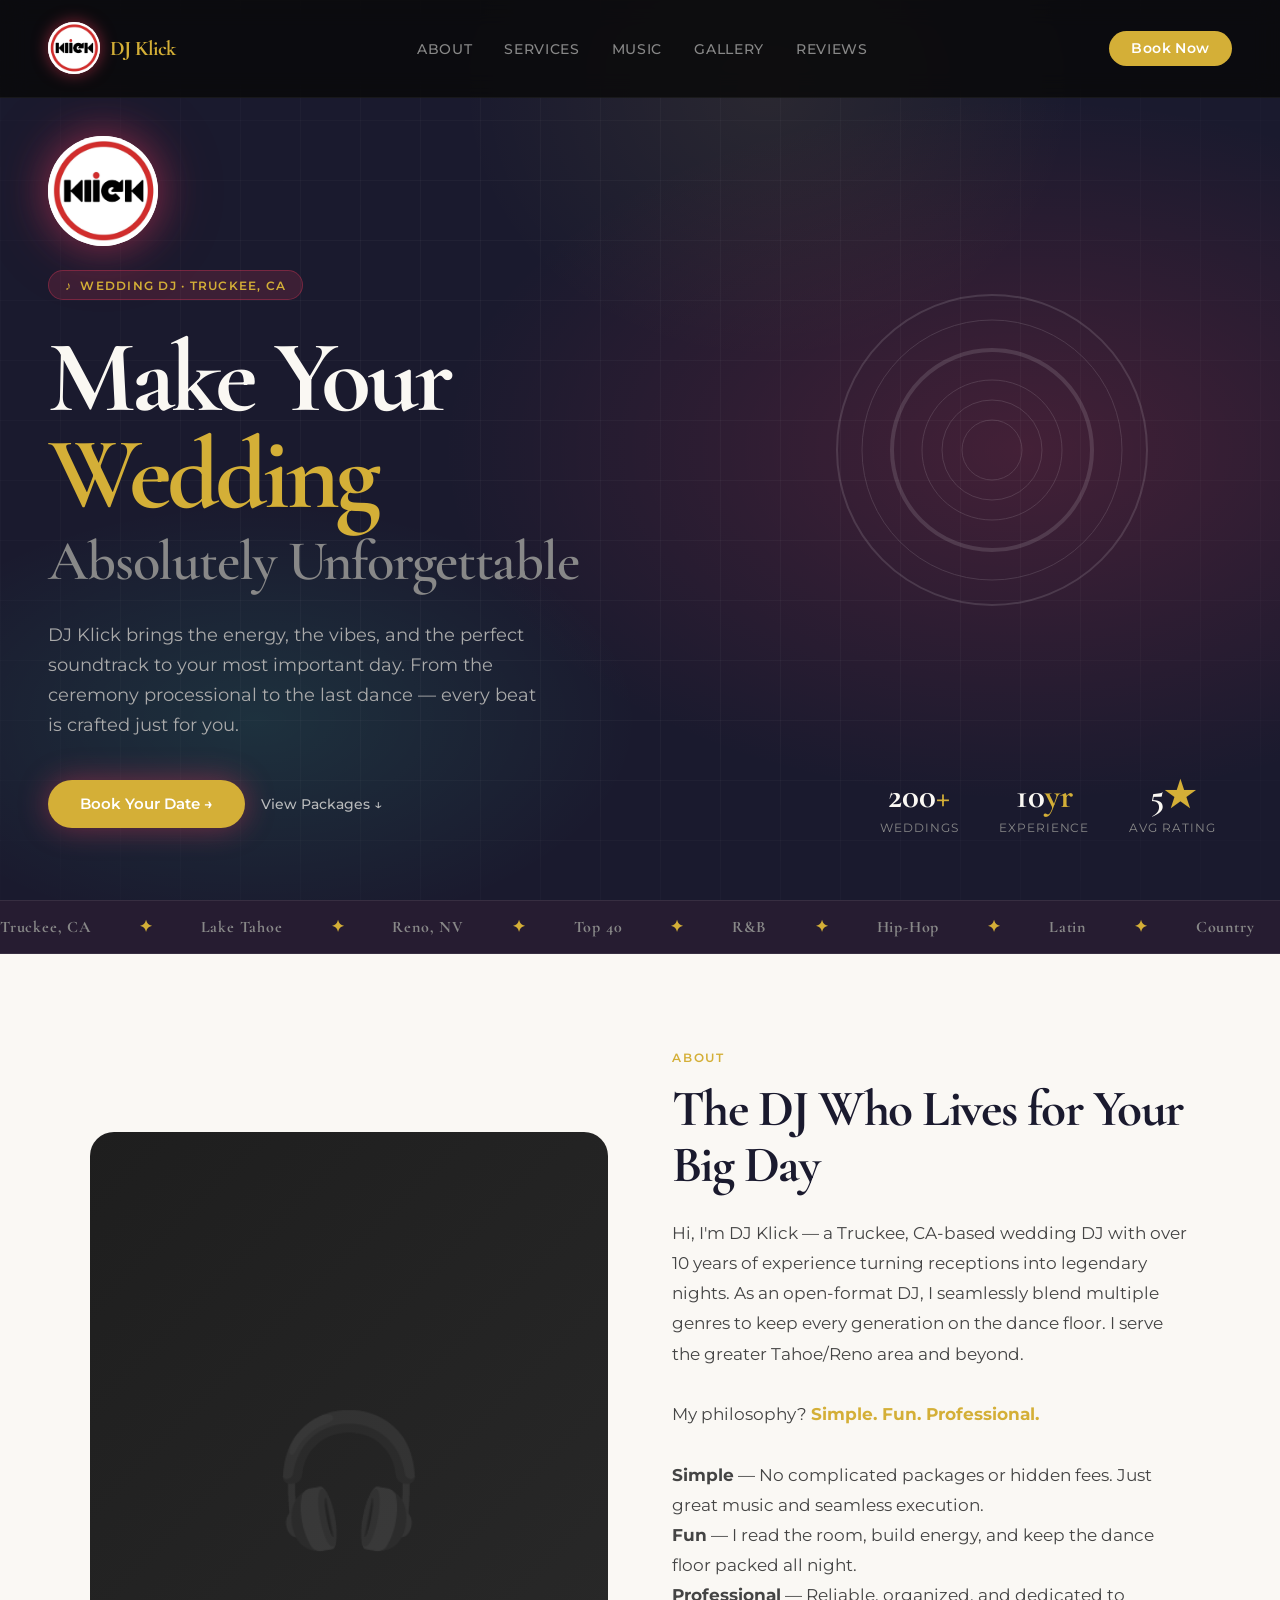
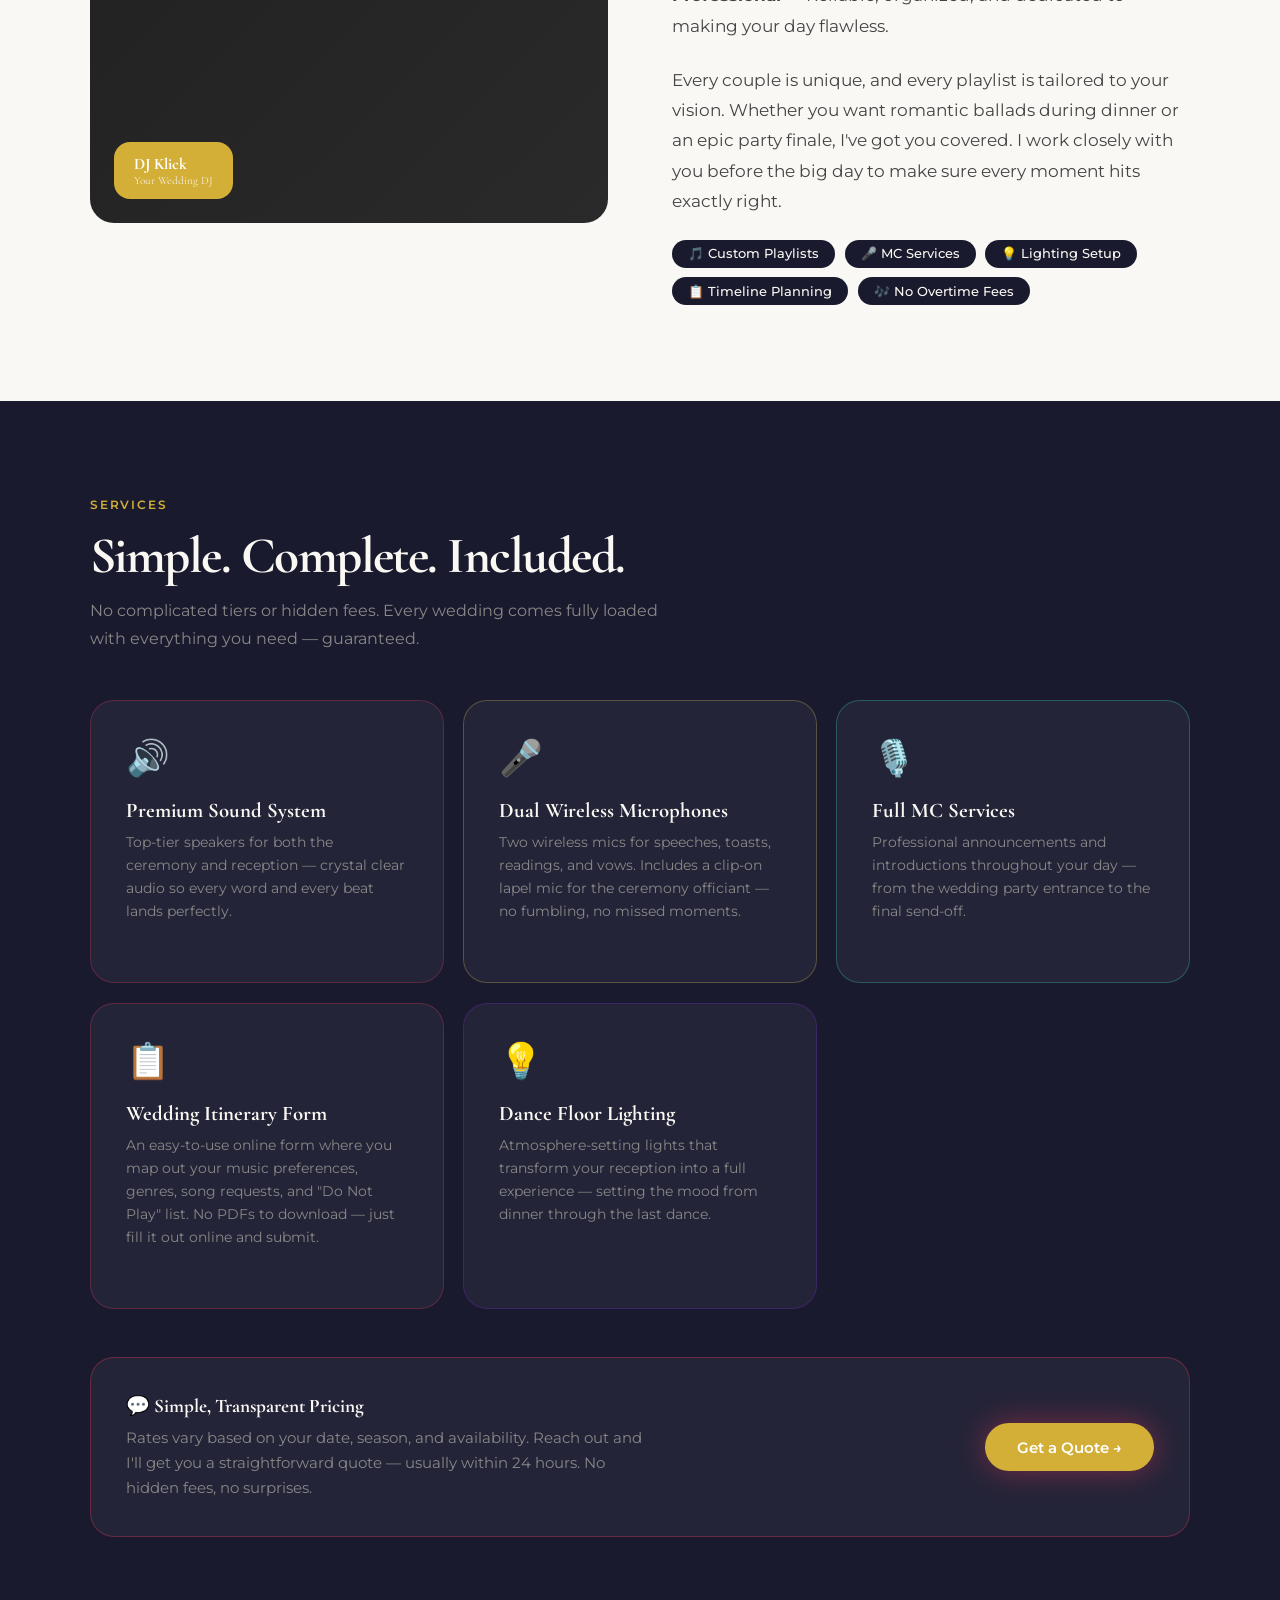
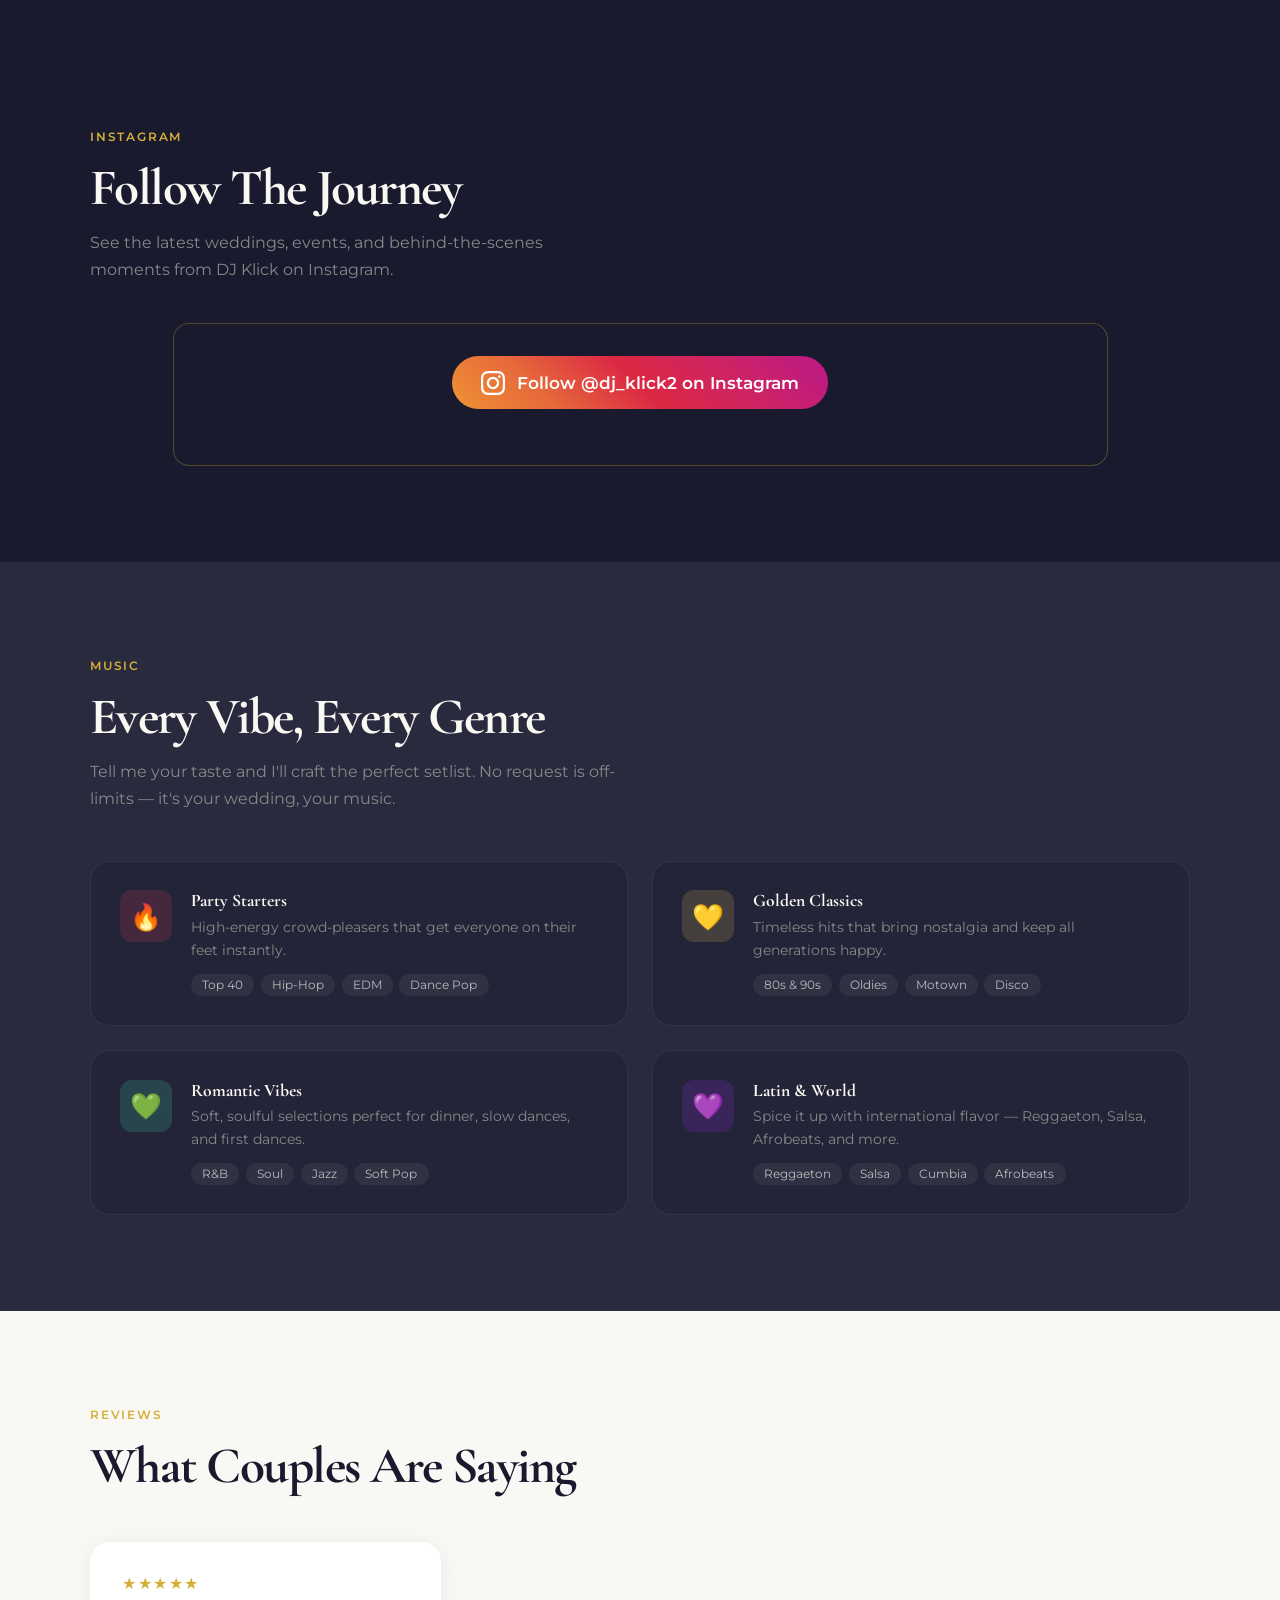
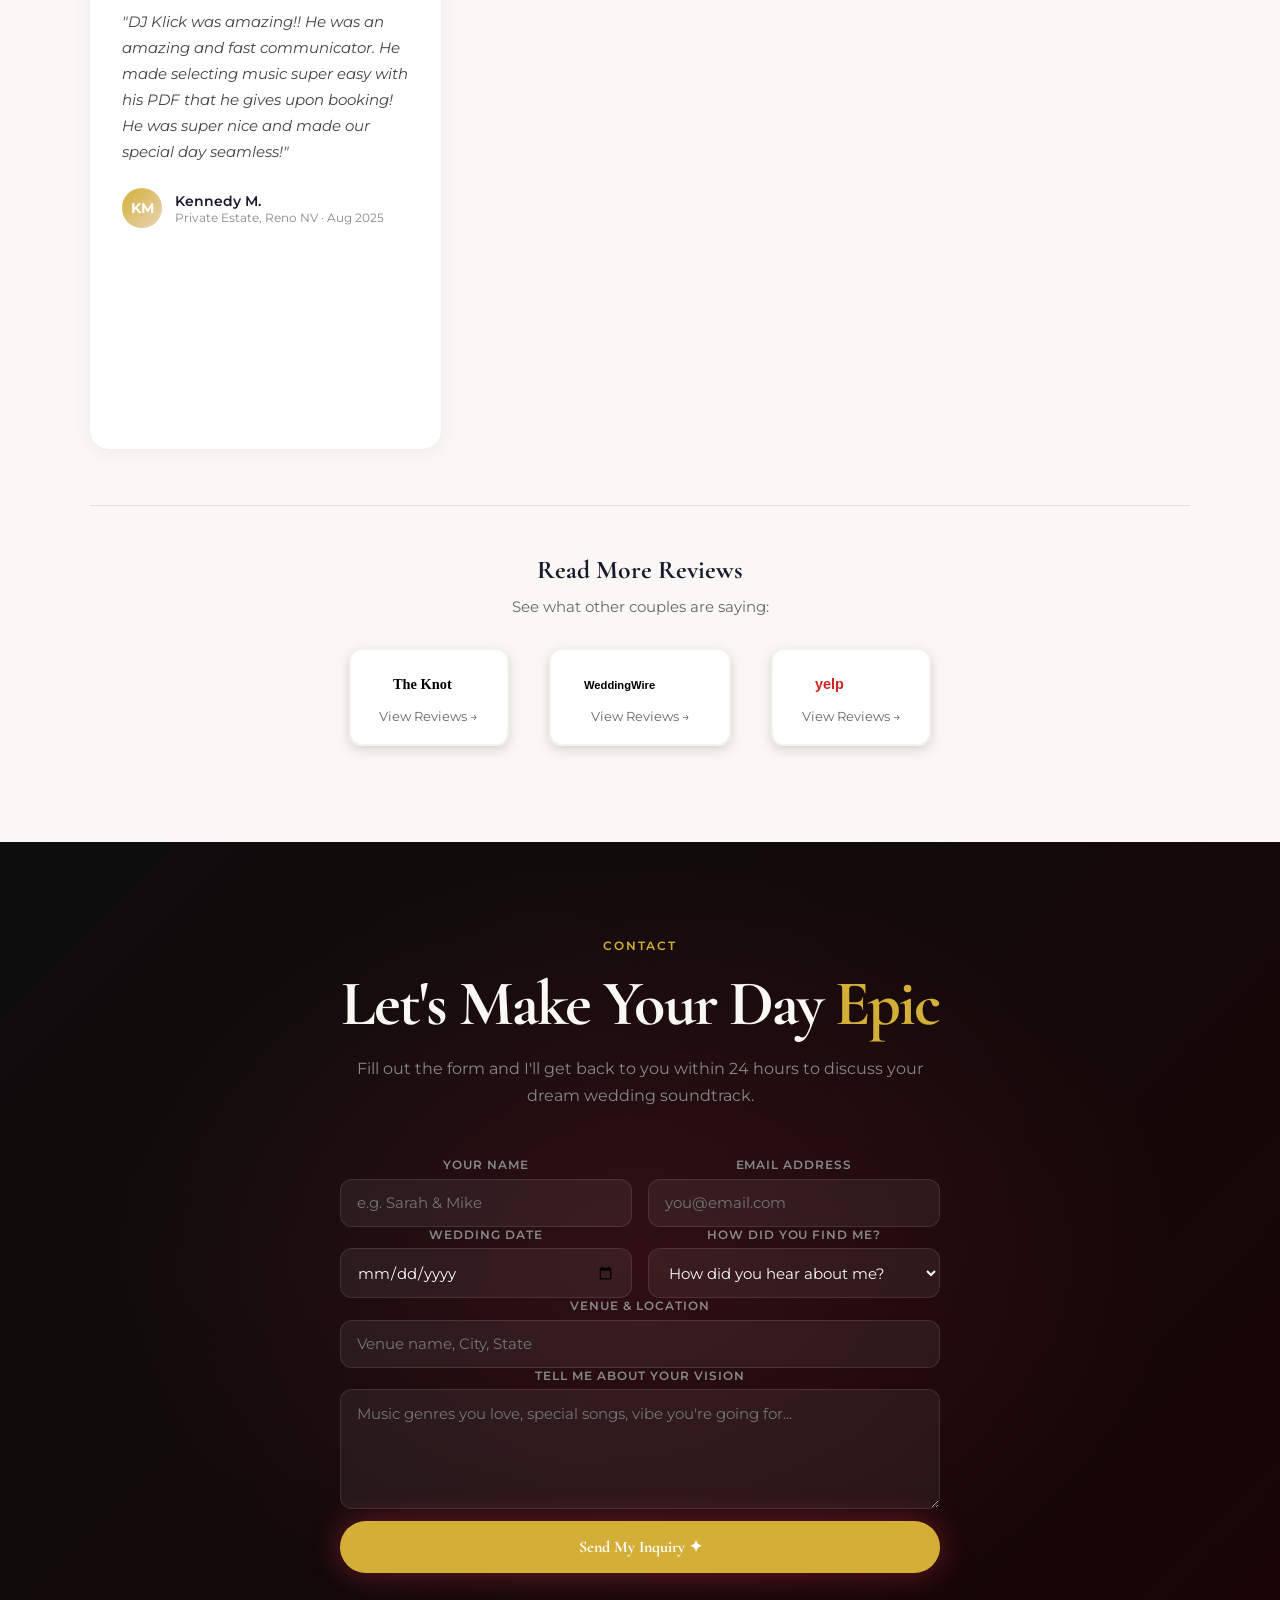
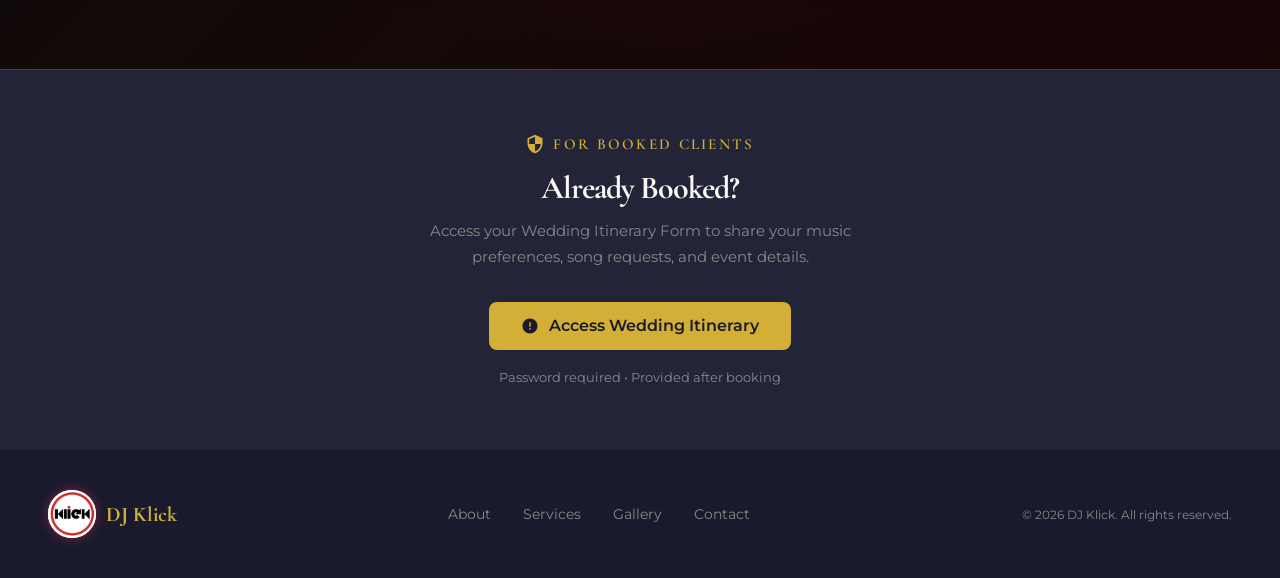
==== commit 931afea4: "DJK: commit February site files (previously untracked) Co-Authored-By: Claude Opus 5.5 (1M context) " ====
--- a/index.html
+++ b/index.html
@@ -1,385 +1,958 @@
 <!DOCTYPE html>
 <html lang="en">
-
 <head>
-
-    <meta charset="utf-8">
-    <meta http-equiv="X-UA-Compatible" content="IE=edge">
-    <meta name="viewport" content="width=device-width, initial-scale=1">
-    <meta name="description" content="Looking for an events DJ in the Reno/Tahoe/Truckee area? Look no further...">
-    <meta name="author" content="DJ Klick">
-    <meta name="msvalidate.01" content="CBEDEDCF28ED72CB2C0E782AE99CE021" />
+  <meta charset="UTF-8" />
+  <meta name="viewport" content="width=device-width, initial-scale=1.0" />
+  <title>DJ Klick – Wedding DJ | Truckee, Lake Tahoe &amp; Reno</title>
+  <link href="https://fonts.googleapis.com/css2?family=Cormorant+Garamond:wght@400;500;600;700&family=Montserrat:ital,wght@0,300;0,400;0,500;1,300&display=swap" rel="stylesheet" />
+  <style>
+    *, *::before, *::after { box-sizing: border-box; margin: 0; padding: 0; }
+
+    :root {
+      --black: #1a1a2e;
+      --off-white: #faf8f3;
+      --cream: #faf8f4;
+      --accent: #d4af37;
+      --accent2: #e8d5b7;
+      --accent3: #8b7355;
+      --mid: #2a2a3e;
+      --card: #242438;
+      --text-muted: #888;
+    }
+
+    html { scroll-behavior: smooth; }
+
+    body {
+      font-family: 'Montserrat', sans-serif;
+      background: var(--black);
+      color: var(--off-white);
+      overflow-x: hidden;
+      
+    }
+
     
-    <title>DJ Klick - Reno/Tahoe/Truckee's Premier Events DJ!</title>
-
-    <!-- Bootstrap Core CSS -->
-    <link href="css/bootstrap.min.css" rel="stylesheet">
-
-    <!-- Custom CSS -->
-    <link href="css/stylish-portfolio.css" rel="stylesheet">
-
-    <!-- Custom Fonts -->
-    <link rel="stylesheet" href="http://maxcdn.bootstrapcdn.com/font-awesome/4.3.0/css/font-awesome.min.css">
-    <link href="http://fonts.googleapis.com/css?family=Source+Sans+Pro:300,400,700,300italic,400italic,700italic" rel="stylesheet" type="text/css">
-    <link href='http://fonts.googleapis.com/css?family=Play' rel='stylesheet' type='text/css'>
-
-    <link rel="shortcut icon" href="img/favicon.ico" type="image/x-icon">
-    <link rel="icon" href="img/favicon.ico" type="image/x-icon">
-
-    <!-- HTML5 Shim and Respond.js IE8 support of HTML5 elements and media queries -->
-    <!-- WARNING: Respond.js doesn't work if you view the page via file:// -->
-    <!--[if lt IE 9]>
-        <script src="https://oss.maxcdn.com/libs/html5shiv/3.7.0/html5shiv.js"></script>
-        <script src="https://oss.maxcdn.com/libs/respond.js/1.4.2/respond.min.js"></script>
-    <![endif]-->
-
+
+    /* ---- NAV ---- */
+    nav {
+      position: fixed; top: 0; left: 0; width: 100%; z-index: 100;
+      display: flex; justify-content: space-between; align-items: center;
+      padding: 1.4rem 3rem;
+      background: rgba(10,10,10,0.85);
+      backdrop-filter: blur(12px);
+      border-bottom: 1px solid rgba(255,255,255,0.05);
+    }
+    .nav-logo {
+      font-family: 'Cormorant Garamond', sans-serif;
+      font-weight: 800; font-size: 1.5rem;
+      letter-spacing: -0.03em;
+      color: var(--off-white);
+      text-decoration: none;
+    }
+    .nav-logo span { color: var(--accent); }
+    .nav-links { display: flex; gap: 2rem; list-style: none; }
+    .nav-links a {
+      font-size: 0.85rem; font-weight: 500; letter-spacing: 0.05em;
+      text-transform: uppercase; text-decoration: none;
+      color: var(--text-muted);
+      transition: color 0.2s;
+    }
+    .nav-links a:hover { color: var(--off-white); }
+    .nav-cta {
+      background: var(--accent); color: #fff;
+      padding: 0.6rem 1.4rem; border-radius: 999px;
+      font-size: 0.85rem; font-weight: 600;
+      text-decoration: none; letter-spacing: 0.03em;
+      transition: background 0.2s, transform 0.2s;
+    }
+    .nav-cta:hover { background: #e02a50; transform: scale(1.04); }
+
+    /* ---- HERO ---- */
+    #hero {
+      min-height: 100vh;
+      display: flex; align-items: center;
+      padding: 8rem 3rem 4rem;
+      position: relative;
+      overflow: hidden;
+    }
+    .hero-bg {
+      position: absolute; inset: 0;
+      background:
+        radial-gradient(ellipse 70% 60% at 80% 50%, rgba(255,60,95,0.18) 0%, transparent 65%),
+        radial-gradient(ellipse 50% 40% at 20% 80%, rgba(60,255,203,0.1) 0%, transparent 60%),
+        radial-gradient(ellipse 40% 50% at 60% 10%, rgba(255,219,88,0.07) 0%, transparent 60%);
+    }
+    .hero-grid {
+      position: absolute; inset: 0;
+      background-image:
+        linear-gradient(rgba(255,255,255,0.03) 1px, transparent 1px),
+        linear-gradient(90deg, rgba(255,255,255,0.03) 1px, transparent 1px);
+      background-size: 60px 60px;
+      mask-image: radial-gradient(ellipse 80% 80% at center, black 40%, transparent 100%);
+    }
+    .hero-content { position: relative; z-index: 2; max-width: 700px; }
+    .hero-tag {
+      display: inline-flex; align-items: center; gap: 0.5rem;
+      background: rgba(255,60,95,0.15); border: 1px solid rgba(255,60,95,0.3);
+      color: var(--accent); font-size: 0.78rem; font-weight: 600;
+      letter-spacing: 0.1em; text-transform: uppercase;
+      padding: 0.4rem 1rem; border-radius: 999px;
+      margin-bottom: 1.8rem;
+      animation: fadeUp 0.7s 0.2s both;
+    }
+    .hero-tag::before { content: '♪'; font-size: 1em; }
+    h1 {
+      font-family: 'Cormorant Garamond', sans-serif;
+      font-weight: 800; font-size: clamp(3.5rem, 8vw, 7rem);
+      line-height: 0.95; letter-spacing: -0.04em;
+      animation: fadeUp 0.7s 0.35s both;
+    }
+    h1 .highlight { color: var(--accent); display: block; }
+    h1 .sub { font-size: 0.55em; color: var(--text-muted); font-weight: 600; display: block; margin-top: 0.2em; letter-spacing: -0.02em; }
+    .hero-desc {
+      margin-top: 2rem; font-size: 1.1rem; color: #aaa; line-height: 1.7; max-width: 500px;
+      animation: fadeUp 0.7s 0.5s both;
+    }
+    .hero-actions {
+      margin-top: 2.5rem; display: flex; gap: 1rem; align-items: center;
+      animation: fadeUp 0.7s 0.65s both;
+    }
+    .btn-primary {
+      background: var(--accent); color: #fff;
+      padding: 0.9rem 2rem; border-radius: 999px;
+      font-weight: 600; font-size: 0.95rem; text-decoration: none;
+      transition: transform 0.2s, box-shadow 0.2s;
+      box-shadow: 0 0 30px rgba(255,60,95,0.4);
+    }
+    .btn-primary:hover { transform: translateY(-2px); box-shadow: 0 8px 40px rgba(255,60,95,0.5); }
+    .btn-ghost {
+      color: var(--off-white); font-size: 0.9rem; font-weight: 500; text-decoration: none;
+      display: flex; align-items: center; gap: 0.4rem;
+      opacity: 0.7; transition: opacity 0.2s;
+    }
+    .btn-ghost:hover { opacity: 1; }
+    .hero-stats {
+      position: absolute; right: 4rem; bottom: 4rem; z-index: 2;
+      display: flex; gap: 2.5rem;
+      animation: fadeUp 0.7s 0.8s both;
+    }
+    .stat { text-align: center; }
+    .stat-num {
+      font-family: 'Cormorant Garamond', sans-serif; font-weight: 800;
+      font-size: 2.2rem; color: var(--off-white); display: block;
+    }
+    .stat-num span { color: var(--accent); }
+    .stat-label { font-size: 0.75rem; color: var(--text-muted); text-transform: uppercase; letter-spacing: 0.08em; }
+
+    /* Spinning vinyl record decoration */
+    .vinyl {
+      position: absolute; right: 8rem; top: 50%;
+      transform: translateY(-50%);
+      width: 320px; height: 320px;
+      animation: spin 20s linear infinite;
+      opacity: 0.12;
+    }
+    .vinyl circle { fill: none; }
+
+    @keyframes spin { to { transform: translateY(-50%) rotate(360deg); } }
+    @keyframes fadeUp {
+      from { opacity: 0; transform: translateY(24px); }
+      to { opacity: 1; transform: translateY(0); }
+    }
+
+    /* ---- SECTION SHARED ---- */
+    section { padding: 6rem 3rem; }
+    .section-label {
+      font-size: 0.75rem; font-weight: 600; letter-spacing: 0.15em;
+      text-transform: uppercase; color: var(--accent);
+      margin-bottom: 1rem; display: block;
+    }
+    h2 {
+      font-family: 'Cormorant Garamond', sans-serif; font-weight: 800;
+      font-size: clamp(2.2rem, 4vw, 3.2rem); letter-spacing: -0.03em;
+      line-height: 1.1;
+    }
+    .max-w { max-width: 1100px; margin: 0 auto; }
+
+    /* ---- TICKER ---- */
+    .ticker-wrap {
+      overflow: hidden; border-top: 1px solid rgba(255,255,255,0.08);
+      border-bottom: 1px solid rgba(255,255,255,0.08);
+      padding: 1rem 0; background: rgba(255,60,95,0.05);
+    }
+    .ticker {
+      display: flex; gap: 3rem;
+      animation: ticker 20s linear infinite;
+      white-space: nowrap;
+    }
+    .ticker span {
+      font-family: 'Cormorant Garamond', sans-serif; font-weight: 700;
+      font-size: 1rem; color: var(--text-muted); letter-spacing: 0.05em;
+    }
+    .ticker span.dot { color: var(--accent); }
+    @keyframes ticker { from { transform: translateX(0); } to { transform: translateX(-50%); } }
+
+    /* ---- ABOUT ---- */
+    #about { background: var(--cream); color: var(--black); }
+    .about-grid {
+      display: grid; grid-template-columns: 1fr 1fr; gap: 4rem; align-items: center;
+    }
+    .about-img {
+      position: relative; border-radius: 1.5rem; overflow: hidden;
+      aspect-ratio: 3/4; background: linear-gradient(135deg, #1e1e1e, #2a2a2a);
+      display: flex; align-items: center; justify-content: center;
+    }
+    .about-img-placeholder {
+      font-size: 8rem; opacity: 0.25;
+    }
+    .about-badge {
+      position: absolute; bottom: 1.5rem; left: 1.5rem;
+      background: var(--accent); color: #fff;
+      padding: 0.75rem 1.25rem; border-radius: 1rem;
+      font-family: 'Cormorant Garamond', sans-serif; font-weight: 700; font-size: 1rem;
+    }
+    .about-badge span { display: block; font-size: 0.7rem; font-weight: 400; opacity: 0.8; }
+    #about h2 { color: var(--black); margin-bottom: 1.5rem; }
+    .about-text { color: #444; line-height: 1.8; font-size: 1.05rem; margin-bottom: 1.5rem; }
+    .about-vibes {
+      display: flex; flex-wrap: wrap; gap: 0.6rem; margin-top: 1.5rem;
+    }
+    .vibe-pill {
+      background: var(--black); color: var(--off-white);
+      padding: 0.4rem 1rem; border-radius: 999px;
+      font-size: 0.8rem; font-weight: 500;
+    }
+
+    /* ---- PACKAGES / SERVICES ---- */
+    #packages { background: var(--black); }
+    .packages-grid {
+      display: grid; grid-template-columns: repeat(3, 1fr);
+      gap: 1.5rem; margin-top: 3rem;
+    }
+    .package-card {
+      background: var(--card); border: 1px solid rgba(255,255,255,0.07);
+      border-radius: 1.5rem; padding: 2.2rem;
+      transition: transform 0.25s, border-color 0.25s;
+      position: relative; overflow: hidden;
+    }
+    .package-card:hover { transform: translateY(-6px); border-color: rgba(255,60,95,0.4); }
+    .package-card.featured {
+      border-color: var(--accent);
+      background: linear-gradient(145deg, #1e1010, #180a0a);
+    }
+    .featured-badge {
+      position: absolute; top: 1.2rem; right: 1.2rem;
+      background: var(--accent); color: #fff;
+      font-size: 0.7rem; font-weight: 700; letter-spacing: 0.05em;
+      text-transform: uppercase; padding: 0.3rem 0.8rem; border-radius: 999px;
+    }
+    .pkg-icon { font-size: 2.2rem; margin-bottom: 1.2rem; display: block; }
+    .pkg-name {
+      font-family: 'Cormorant Garamond', sans-serif; font-weight: 700; font-size: 1.3rem;
+      color: var(--off-white); margin-bottom: 0.5rem;
+    }
+    .pkg-price {
+      font-family: 'Cormorant Garamond', sans-serif; font-weight: 800; font-size: 2.2rem;
+      color: var(--accent); margin: 0.8rem 0;
+    }
+    .pkg-price span { font-size: 0.9rem; color: var(--text-muted); font-weight: 400; font-family: 'Montserrat', sans-serif; }
+    .pkg-desc { color: var(--text-muted); font-size: 0.9rem; line-height: 1.6; margin-bottom: 1.5rem; }
+    .pkg-features { list-style: none; margin-bottom: 1.8rem; }
+    .pkg-features li {
+      font-size: 0.88rem; color: #ccc; padding: 0.45rem 0;
+      border-bottom: 1px solid rgba(255,255,255,0.05);
+      display: flex; gap: 0.5rem; align-items: center;
+    }
+    .pkg-features li::before { content: '✓'; color: var(--accent3); font-weight: 700; flex-shrink: 0; }
+    .pkg-cta {
+      display: block; text-align: center;
+      background: rgba(255,255,255,0.07); color: var(--off-white);
+      padding: 0.8rem; border-radius: 999px;
+      font-weight: 600; font-size: 0.9rem; text-decoration: none;
+      transition: background 0.2s;
+    }
+    .pkg-cta:hover { background: var(--accent); }
+    .package-card.featured .pkg-cta { background: var(--accent); }
+    .package-card.featured .pkg-cta:hover { background: #e02a50; }
+
+    /* ---- MUSIC PACKAGES ---- */
+    #music { background: var(--mid); }
+    .music-grid { display: grid; grid-template-columns: repeat(2, 1fr); gap: 1.5rem; margin-top: 3rem; }
+    .music-card {
+      background: var(--card); border: 1px solid rgba(255,255,255,0.07);
+      border-radius: 1.2rem; padding: 1.8rem;
+      display: flex; align-items: flex-start; gap: 1.2rem;
+      transition: border-color 0.2s, transform 0.2s;
+    }
+    .music-card:hover { border-color: var(--accent2); transform: translateY(-3px); }
+    .music-icon {
+      width: 52px; height: 52px; border-radius: 12px; flex-shrink: 0;
+      display: flex; align-items: center; justify-content: center;
+      font-size: 1.6rem;
+    }
+    .music-icon.a { background: rgba(255,60,95,0.15); }
+    .music-icon.b { background: rgba(255,219,88,0.15); }
+    .music-icon.c { background: rgba(60,255,203,0.15); }
+    .music-icon.d { background: rgba(138,43,226,0.2); }
+    .music-name {
+      font-family: 'Cormorant Garamond', sans-serif; font-weight: 700; font-size: 1.1rem; margin-bottom: 0.3rem;
+    }
+    .music-desc { color: var(--text-muted); font-size: 0.88rem; line-height: 1.6; }
+    .music-tags { display: flex; flex-wrap: wrap; gap: 0.4rem; margin-top: 0.8rem; }
+    .music-tag {
+      background: rgba(255,255,255,0.06); color: #bbb;
+      font-size: 0.72rem; padding: 0.25rem 0.7rem; border-radius: 999px;
+    }
+
+    /* ---- GALLERY ---- */
+    #gallery { background: var(--black); }
+    .gal-grid {
+      display: grid;
+      grid-template-columns: repeat(3, 1fr);
+      grid-auto-rows: 260px;
+      gap: 0.75rem;
+    }
+    .gal-item {
+      border-radius: 1rem; overflow: hidden; position: relative;
+      background: var(--card); cursor: pointer;
+    }
+    .gal-item img {
+      width: 100%; height: 100%;
+      object-fit: cover;
+      transition: transform 0.5s ease;
+      display: block;
+    }
+    .gal-item:hover img { transform: scale(1.05); }
+    .gal-overlay {
+      position: absolute; inset: 0;
+      background: linear-gradient(to top, rgba(0,0,0,0.75) 0%, transparent 50%);
+      opacity: 0; transition: opacity 0.35s ease;
+      display: flex; flex-direction: column;
+      justify-content: flex-end; padding: 1.2rem 1.1rem;
+    }
+    .gal-item:hover .gal-overlay { opacity: 1; }
+    .gal-label {
+      font-family: 'Cormorant Garamond', sans-serif; font-weight: 700;
+      font-size: 1rem; color: #fff; line-height: 1.2;
+    }
+    .gal-caption {
+      font-size: 0.78rem; color: rgba(255,255,255,0.65);
+      margin-top: 0.2rem;
+    }
+
+    /* ---- TESTIMONIALS ---- */
+    #testimonials { background: var(--cream); color: var(--black); }
+    #testimonials h2 { color: var(--black); }
+    .testimonials-grid { display: grid; grid-template-columns: repeat(3, 1fr); gap: 1.5rem; margin-top: 3rem; }
+    .testimonial-card {
+      background: #fff; border-radius: 1.2rem; padding: 2rem;
+      box-shadow: 0 2px 20px rgba(0,0,0,0.06);
+      transition: transform 0.2s, box-shadow 0.2s;
+    }
+    .testimonial-card:hover { transform: translateY(-4px); box-shadow: 0 8px 40px rgba(0,0,0,0.12); }
+    .stars { color: var(--accent); font-size: 1rem; margin-bottom: 1rem; letter-spacing: 0.1em; }
+    .t-text { color: #444; font-size: 0.95rem; line-height: 1.7; font-style: italic; margin-bottom: 1.5rem; }
+    .t-author { display: flex; align-items: center; gap: 0.8rem; }
+    .t-avatar {
+      width: 40px; height: 40px; border-radius: 50%;
+      background: linear-gradient(135deg, var(--accent), var(--accent2));
+      display: flex; align-items: center; justify-content: center;
+      font-weight: 700; font-size: 0.85rem; color: #fff; flex-shrink: 0;
+    }
+    .t-name { font-weight: 600; font-size: 0.9rem; color: var(--black); }
+    .t-venue { font-size: 0.78rem; color: #888; }
+
+    /* ---- CONTACT ---- */
+    #contact {
+      background: linear-gradient(135deg, #0d0d0d 0%, #1a0505 100%);
+      text-align: center; position: relative; overflow: hidden;
+    }
+    .contact-glow {
+      position: absolute; inset: 0;
+      background: radial-gradient(ellipse 60% 70% at center, rgba(255,60,95,0.12) 0%, transparent 70%);
+    }
+    #contact .max-w { position: relative; z-index: 2; max-width: 600px; }
+    #contact h2 { font-size: clamp(2.5rem, 5vw, 4rem); margin-bottom: 1rem; }
+    #contact h2 em { color: var(--accent); font-style: normal; }
+    .contact-sub { color: var(--text-muted); font-size: 1rem; margin-bottom: 3rem; line-height: 1.7; }
+    .contact-form { display: flex; flex-direction: column; gap: 1rem; text-align: left; }
+    .form-row { display: grid; grid-template-columns: 1fr 1fr; gap: 1rem; }
+    .form-field label { display: block; font-size: 0.78rem; font-weight: 600; letter-spacing: 0.08em; text-transform: uppercase; color: var(--text-muted); margin-bottom: 0.4rem; }
+    .form-field input,
+    .form-field select,
+    .form-field textarea {
+      width: 100%; background: rgba(255,255,255,0.06);
+      border: 1px solid rgba(255,255,255,0.1);
+      color: var(--off-white); padding: 0.85rem 1rem;
+      border-radius: 0.75rem; font-family: 'Montserrat', sans-serif;
+      font-size: 0.95rem; outline: none;
+      transition: border-color 0.2s, background 0.2s;
+    }
+    .form-field input:focus,
+    .form-field select:focus,
+    .form-field textarea:focus {
+      border-color: var(--accent); background: rgba(255,60,95,0.05);
+    }
+    .form-field select option { background: var(--black); }
+    .form-field textarea { resize: vertical; min-height: 120px; }
+    .form-submit {
+      background: var(--accent); color: #fff; border: none;
+      padding: 1rem 2.5rem; border-radius: 999px; font-family: 'Cormorant Garamond', sans-serif;
+      font-weight: 700; font-size: 1rem; 
+      transition: transform 0.2s, box-shadow 0.2s; width: 100%; margin-top: 0.5rem;
+      box-shadow: 0 0 30px rgba(255,60,95,0.35);
+    }
+    .form-submit:hover { transform: translateY(-2px); box-shadow: 0 8px 40px rgba(255,60,95,0.55); }
+
+    /* ---- FOOTER ---- */
+    footer {
+      background: var(--black); border-top: 1px solid rgba(255,255,255,0.06);
+      padding: 2.5rem 3rem; display: flex; justify-content: space-between; align-items: center;
+    }
+    .footer-logo {
+      font-family: 'Cormorant Garamond', sans-serif; font-weight: 800; font-size: 1.3rem;
+      color: var(--off-white); text-decoration: none;
+    }
+    .footer-logo span { color: var(--accent); }
+    .footer-links { display: flex; gap: 2rem; }
+    .footer-links a { color: var(--text-muted); font-size: 0.85rem; text-decoration: none; transition: color 0.2s; }
+    .footer-links a:hover { color: var(--off-white); }
+    .footer-copy { color: var(--text-muted); font-size: 0.78rem; }
+
+    /* ---- SCROLL REVEAL ---- */
+    .reveal {
+      opacity: 0; transform: translateY(30px);
+      transition: opacity 0.7s ease, transform 0.7s ease;
+    }
+    .reveal.visible { opacity: 1; transform: translateY(0); }
+
+    /* ---- RESPONSIVE ---- */
+    @media (max-width: 900px) {
+      nav { padding: 1rem 1.5rem; }
+      .nav-links { display: none; }
+      section { padding: 4rem 1.5rem; }
+      .about-grid { grid-template-columns: 1fr; }
+      .packages-grid { grid-template-columns: 1fr; }
+      .music-grid { grid-template-columns: 1fr; }
+      .gal-grid { grid-template-columns: 1fr 1fr; grid-auto-rows: 200px; }
+      .gal-item { grid-column: auto !important; grid-row: auto !important; }
+      .testimonials-grid { grid-template-columns: 1fr; }
+      .form-row { grid-template-columns: 1fr; }
+      footer { flex-direction: column; gap: 1rem; text-align: center; }
+      .hero-stats { position: static; margin-top: 3rem; justify-content: flex-start; }
+      .vinyl { display: none; }
+      #hero { flex-direction: column; }
+    }
+  </style>
+  <!-- Favicons -->
+  <link rel="icon" type="image/x-icon" href="[data-uri]">
+  <link rel="icon" type="image/png" sizes="32x32" href="[data-uri]">
+  <link rel="apple-touch-icon" sizes="180x180" href="[data-uri]">
+  
+  <!-- Open Graph / Social Media -->
+  <meta property="og:title" content="DJ Klick - Wedding DJ | Truckee, Lake Tahoe & Reno">
+  <meta property="og:description" content="Simple. Fun. Professional. Open-format wedding DJ serving Truckee, Lake Tahoe, and Reno. 10+ years experience, 200+ weddings.">
+  <meta property="og:image" content="[data-uri]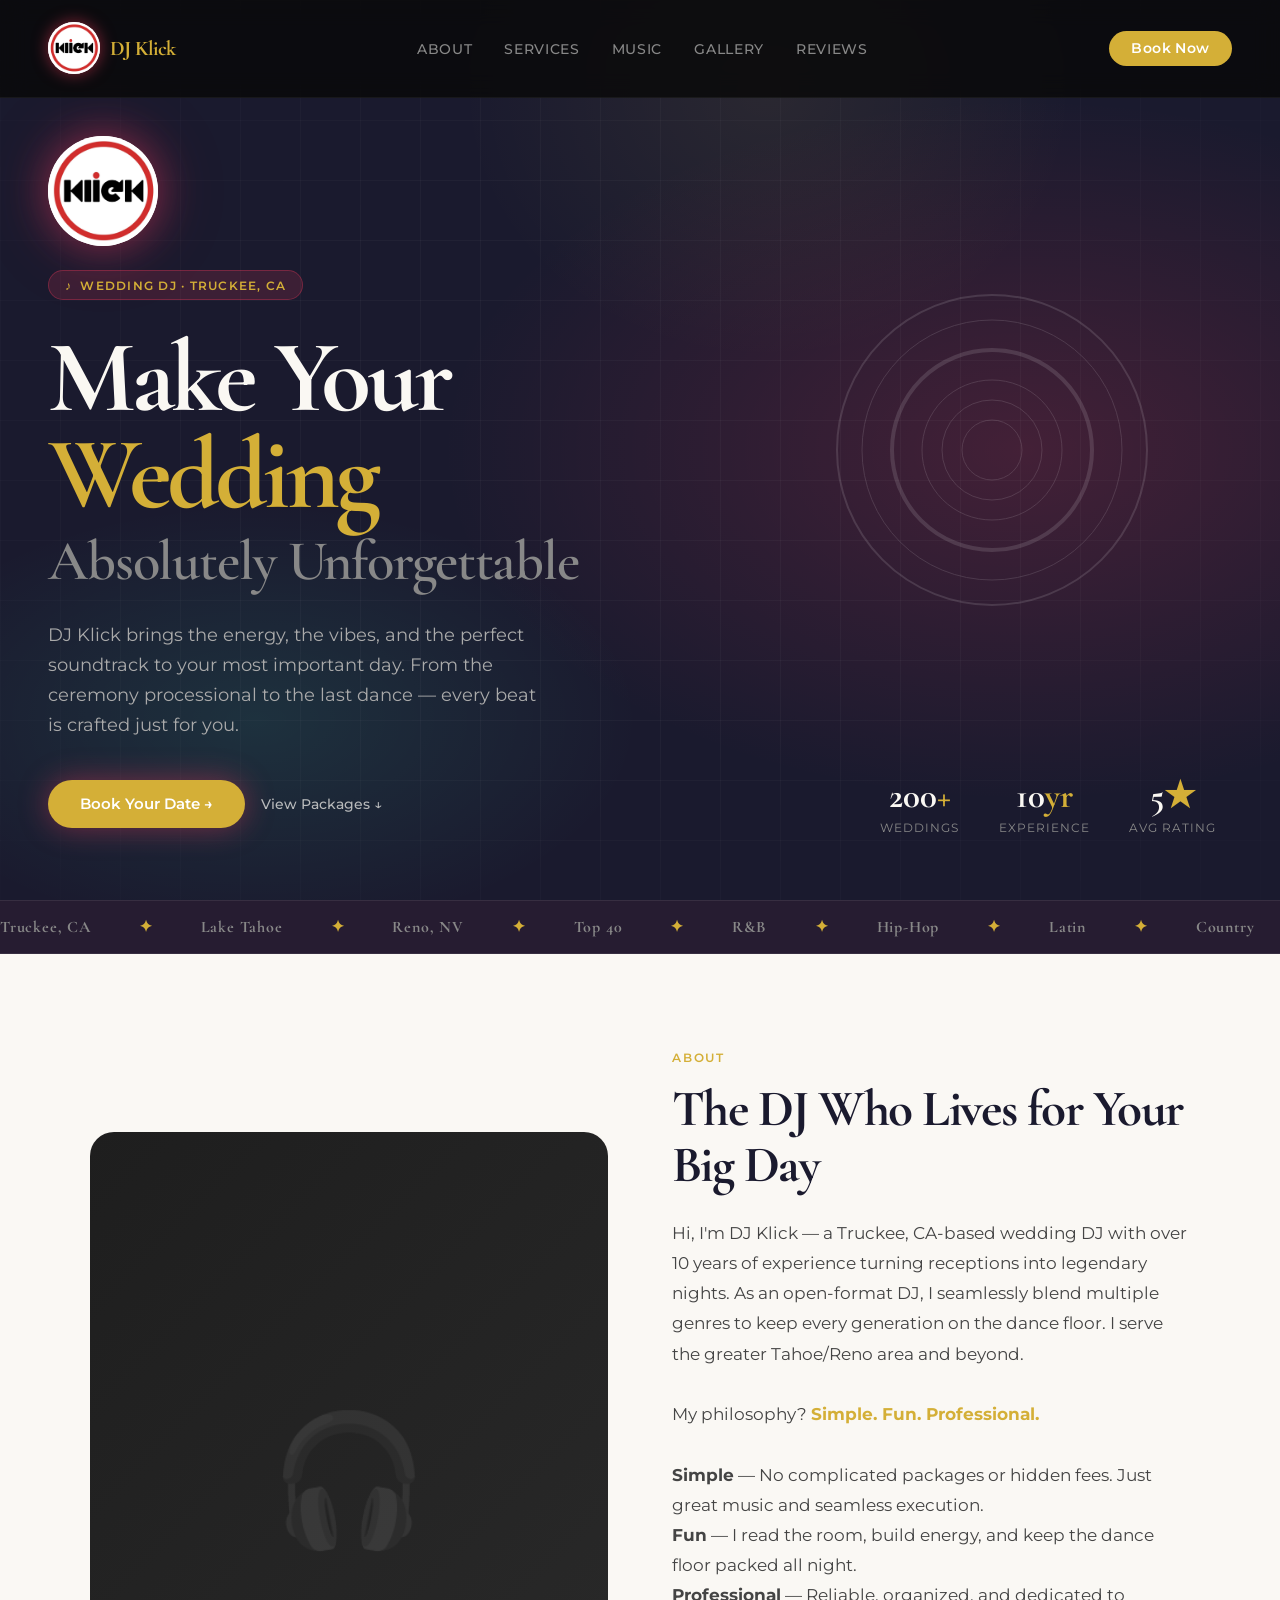
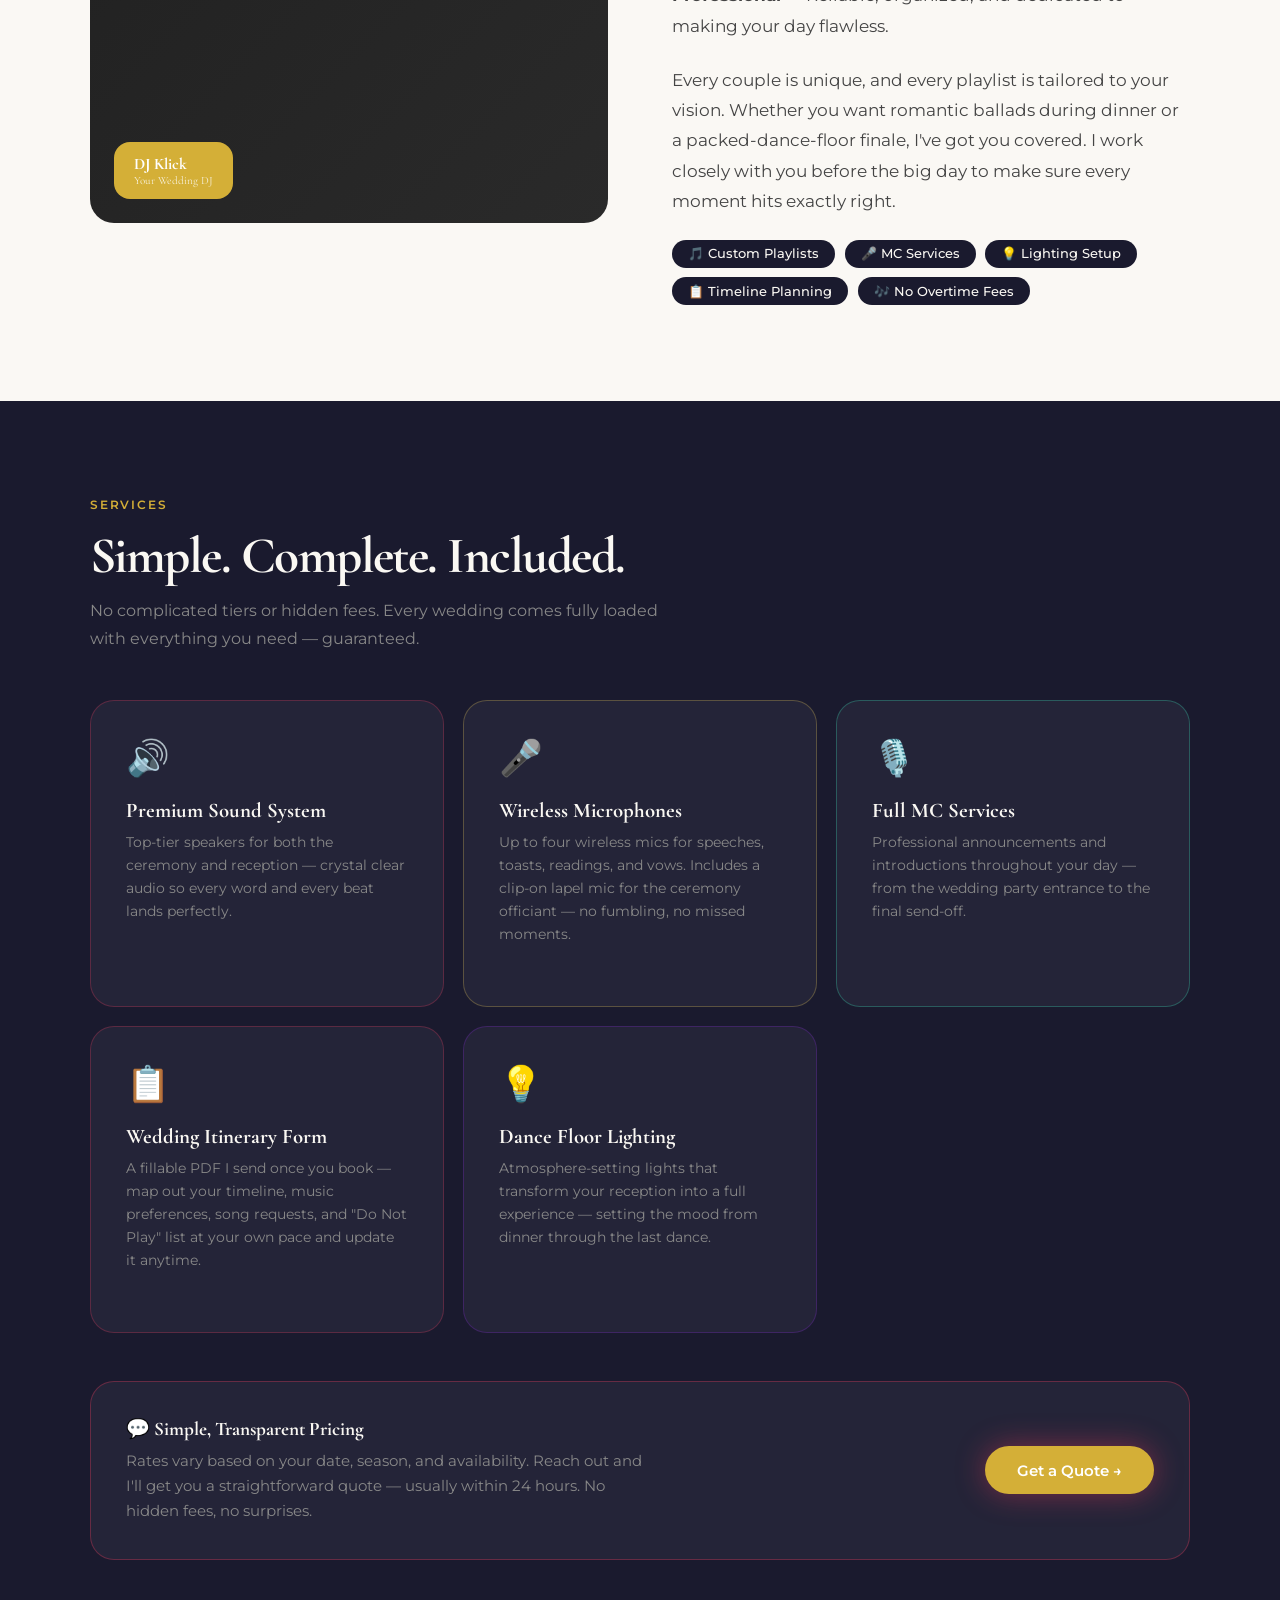
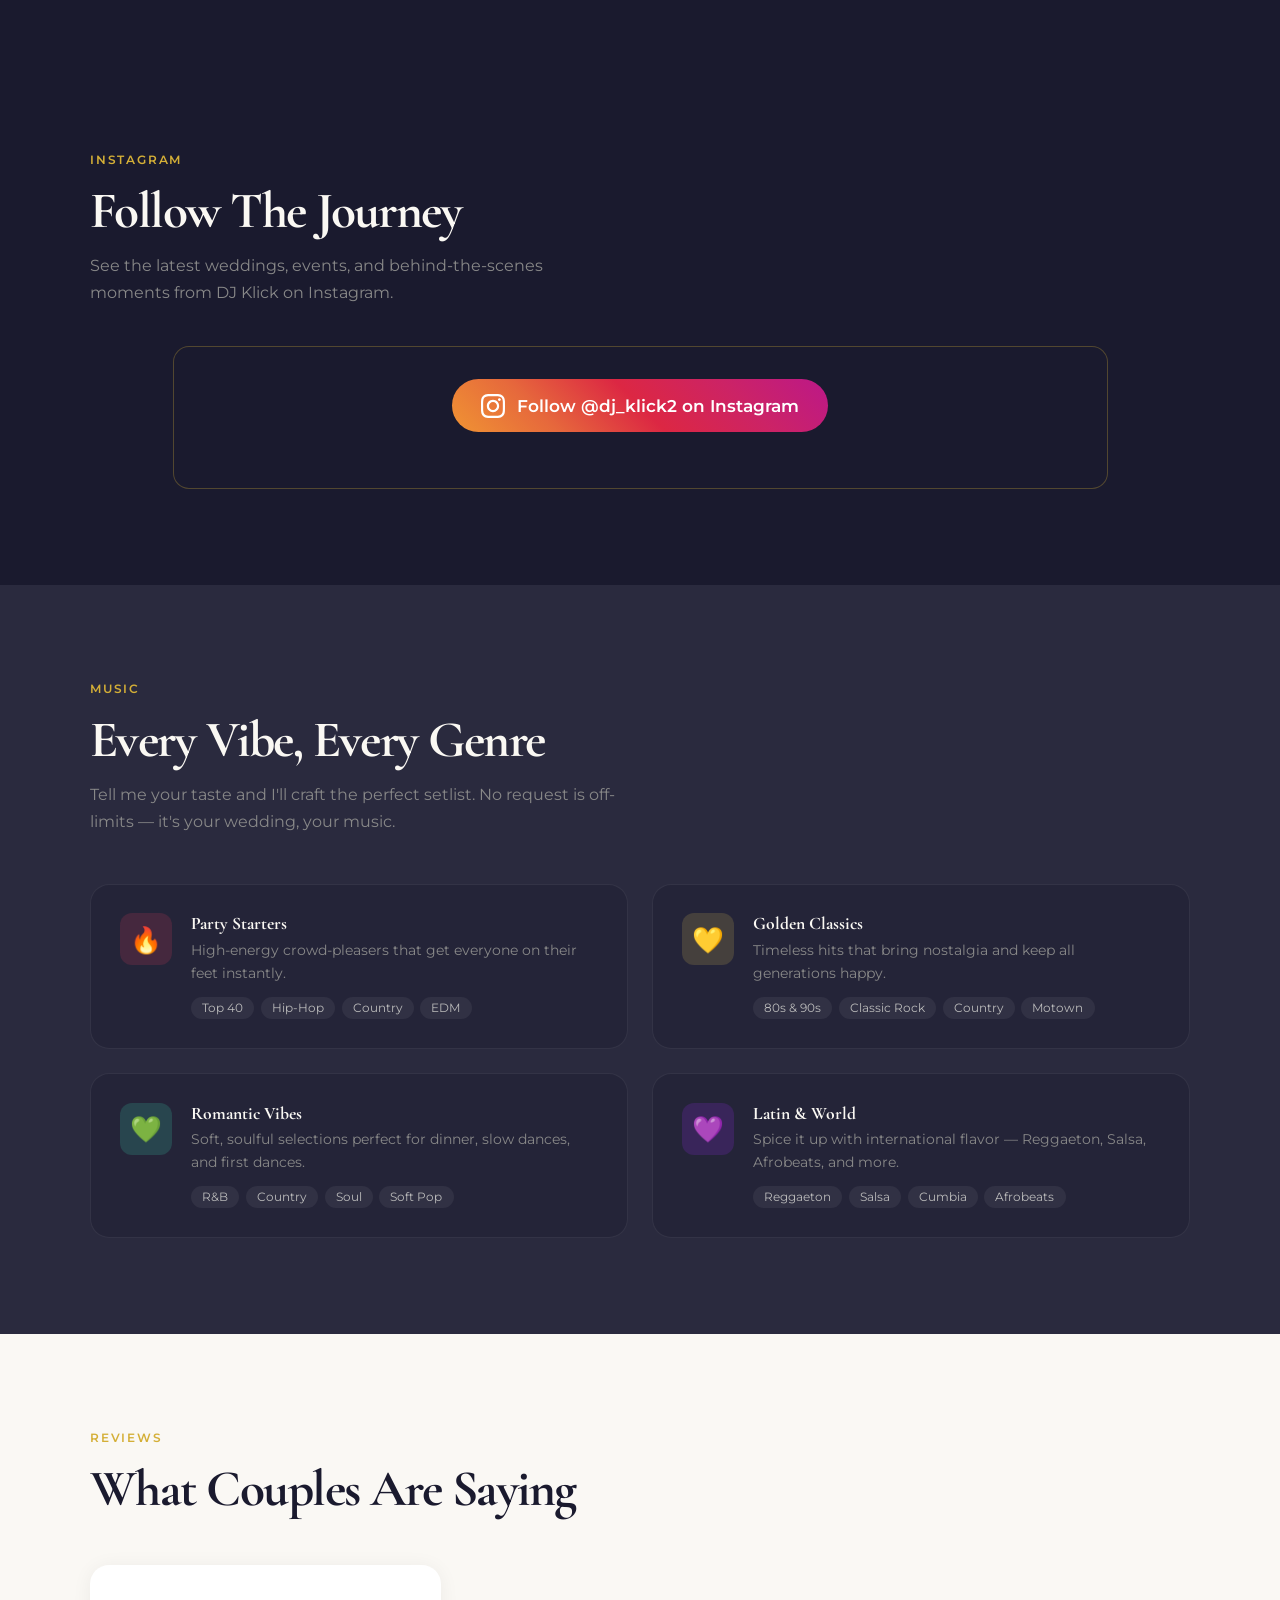
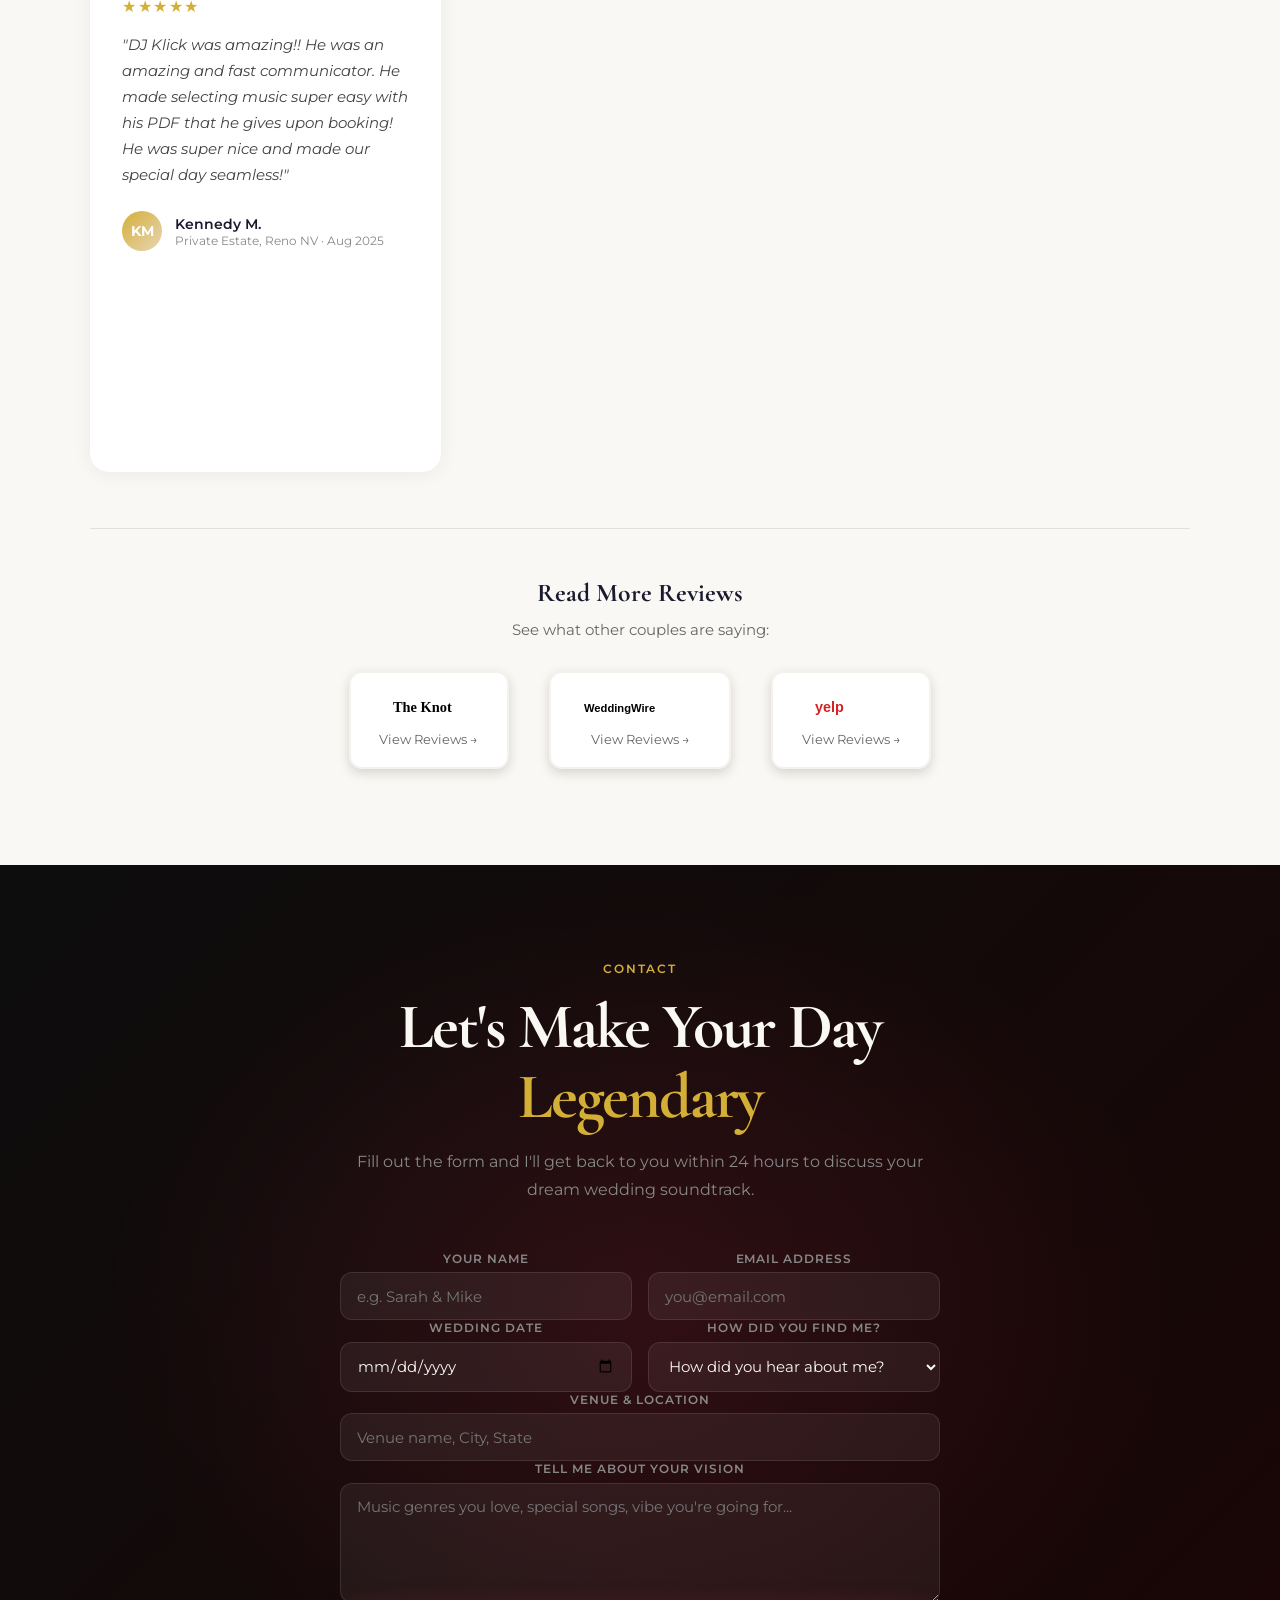
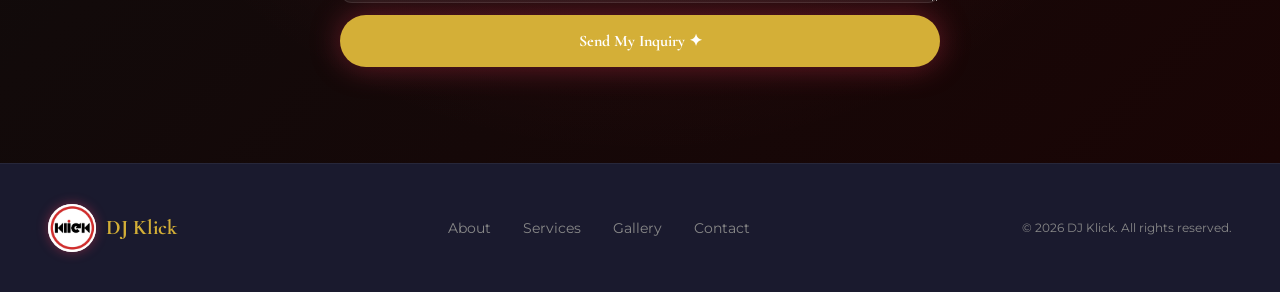
==== commit 683bbcb1: "DJK: update index.html from cousin's zip (as received) Co-Authored-By: Claude Opus 5.5 (1M context) " ====
--- a/index.html
+++ b/index.html
@@ -583,7 +583,7 @@
         <br><strong>Professional</strong> — Reliable, organized, and dedicated to making your day flawless.
           </p>
           <p class="about-text">
-            Every couple is unique, and every playlist is tailored to your vision. Whether you want romantic ballads during dinner or an epic party finale, I've got you covered. I work closely with you before the big day to make sure every moment hits exactly right.
+            Every couple is unique, and every playlist is tailored to your vision. Whether you want romantic ballads during dinner or a packed-dance-floor finale, I've got you covered. I work closely with you before the big day to make sure every moment hits exactly right.
           </p>
           <div class="about-vibes">
             <span class="vibe-pill">🎵 Custom Playlists</span>
@@ -616,8 +616,8 @@
 
         <div class="package-card" style="border-color:rgba(255,219,88,0.25);">
           <span class="pkg-icon">🎤</span>
-          <div class="pkg-name">Dual Wireless Microphones</div>
-          <div class="pkg-desc">Two wireless mics for speeches, toasts, readings, and vows. Includes a clip-on lapel mic for the ceremony officiant — no fumbling, no missed moments.</div>
+          <div class="pkg-name">Wireless Microphones</div>
+          <div class="pkg-desc">Up to four wireless mics for speeches, toasts, readings, and vows. Includes a clip-on lapel mic for the ceremony officiant — no fumbling, no missed moments.</div>
         </div>
 
         <div class="package-card" style="border-color:rgba(60,255,203,0.25);">
@@ -629,7 +629,7 @@
         <div class="package-card" style="border-color:rgba(255,60,95,0.25);">
           <span class="pkg-icon">📋</span>
           <div class="pkg-name">Wedding Itinerary Form</div>
-          <div class="pkg-desc">An easy-to-use online form where you map out your music preferences, genres, song requests, and "Do Not Play" list. No PDFs to download — just fill it out online and submit.</div>
+          <div class="pkg-desc">A fillable PDF I send once you book — map out your timeline, music preferences, song requests, and "Do Not Play" list at your own pace and update it anytime.</div>
         </div>
 
         <div class="package-card" style="border-color:rgba(138,43,226,0.25);">
@@ -703,8 +703,8 @@
             <div class="music-tags">
               <span class="music-tag">Top 40</span>
               <span class="music-tag">Hip-Hop</span>
+              <span class="music-tag">Country</span>
               <span class="music-tag">EDM</span>
-              <span class="music-tag">Dance Pop</span>
             </div>
           </div>
         </div>
@@ -716,9 +716,9 @@
             <div class="music-desc">Timeless hits that bring nostalgia and keep all generations happy.</div>
             <div class="music-tags">
               <span class="music-tag">80s &amp; 90s</span>
-              <span class="music-tag">Oldies</span>
+              <span class="music-tag">Classic Rock</span>
+              <span class="music-tag">Country</span>
               <span class="music-tag">Motown</span>
-              <span class="music-tag">Disco</span>
             </div>
           </div>
         </div>
@@ -730,8 +730,8 @@
             <div class="music-desc">Soft, soulful selections perfect for dinner, slow dances, and first dances.</div>
             <div class="music-tags">
               <span class="music-tag">R&amp;B</span>
+              <span class="music-tag">Country</span>
               <span class="music-tag">Soul</span>
-              <span class="music-tag">Jazz</span>
               <span class="music-tag">Soft Pop</span>
             </div>
           </div>
@@ -847,7 +847,7 @@
     <div class="contact-glow"></div>
     <div class="max-w">
       <span class="section-label reveal">Contact</span>
-      <h2 class="reveal">Let's Make Your Day <em>Epic</em></h2>
+      <h2 class="reveal">Let's Make Your Day <em>Legendary</em></h2>
       <p class="contact-sub reveal">Fill out the form and I'll get back to you within 24 hours to discuss your dream wedding soundtrack.</p>
 
       <form action="https://formspree.io/f/mnjbzzok" method="POST">
@@ -892,35 +892,6 @@
     </div>
   </section>
 
-  <!-- CLIENT PORTAL -->
-  <section style="background:#242438;padding:4rem 2rem;border-top:1px solid rgba(212,175,55,0.2);">
-    <div class="max-w" style="text-align:center;">
-      <div style="display:inline-flex;align-items:center;gap:0.5rem;margin-bottom:1rem;">
-        <svg width="20" height="20" fill="#d4af37" viewBox="0 0 24 24">
-          <path d="M12 1L3 5v6c0 5.55 3.84 10.74 9 12 5.16-1.26 9-6.45 9-12V5l-9-4zm0 10.99h7c-.53 4.12-3.28 7.79-7 8.94V12H5V6.3l7-3.11v8.8z"/>
-        </svg>
-        <span style="font-family:'Cormorant Garamond',serif;font-size:0.95rem;font-weight:600;color:#d4af37;text-transform:uppercase;letter-spacing:0.15em;">For Booked Clients</span>
-      </div>
-      
-      <h2 style="font-family:'Cormorant Garamond',serif;font-size:2rem;color:#faf8f3;margin-bottom:0.8rem;">Already Booked?</h2>
-      
-      <p style="color:#888;font-size:0.95rem;line-height:1.7;max-width:480px;margin:0 auto 2rem;">
-        Access your Wedding Itinerary Form to share your music preferences, song requests, and event details.
-      </p>
-      
-      <a href="djklick-itinerary.html" style="display:inline-flex;align-items:center;gap:0.6rem;padding:0.9rem 2rem;background:#d4af37;color:#1a1a2e;text-decoration:none;border-radius:0.5rem;font-weight:600;font-size:1rem;transition:all 0.3s;font-family:'Montserrat',sans-serif;" onmouseover="this.style.background='#e8d5b7';this.style.transform='translateY(-2px)'" onmouseout="this.style.background='#d4af37';this.style.transform='translateY(0)'">
-        <svg width="18" height="18" fill="currentColor" viewBox="0 0 24 24">
-          <path d="M12 2C6.48 2 2 6.48 2 12s4.48 10 10 10 10-4.48 10-10S17.52 2 12 2zm1 15h-2v-2h2v2zm0-4h-2V7h2v6z"/>
-        </svg>
-        Access Wedding Itinerary
-      </a>
-      
-      <p style="color:#888;font-size:0.82rem;margin-top:1.2rem;">
-        Password required • Provided after booking
-      </p>
-    </div>
-  </section>
-
   <!-- FOOTER -->
   <footer>
     <a href="#hero" class="footer-logo" style="display:flex;align-items:center;gap:0.6rem;"><img src="[data-uri]" alt="DJ Klick Logo" style="height:48px;width:48px;object-fit:contain;border-radius:50%;background:#fff;box-shadow:0 0 12px rgba(255,60,95,0.4);" /><span style="font-family:'Cormorant Garamond',sans-serif;font-weight:800;font-size:1.3rem;">DJ <span style='color:var(--accent)'>Klick</span></span></a>
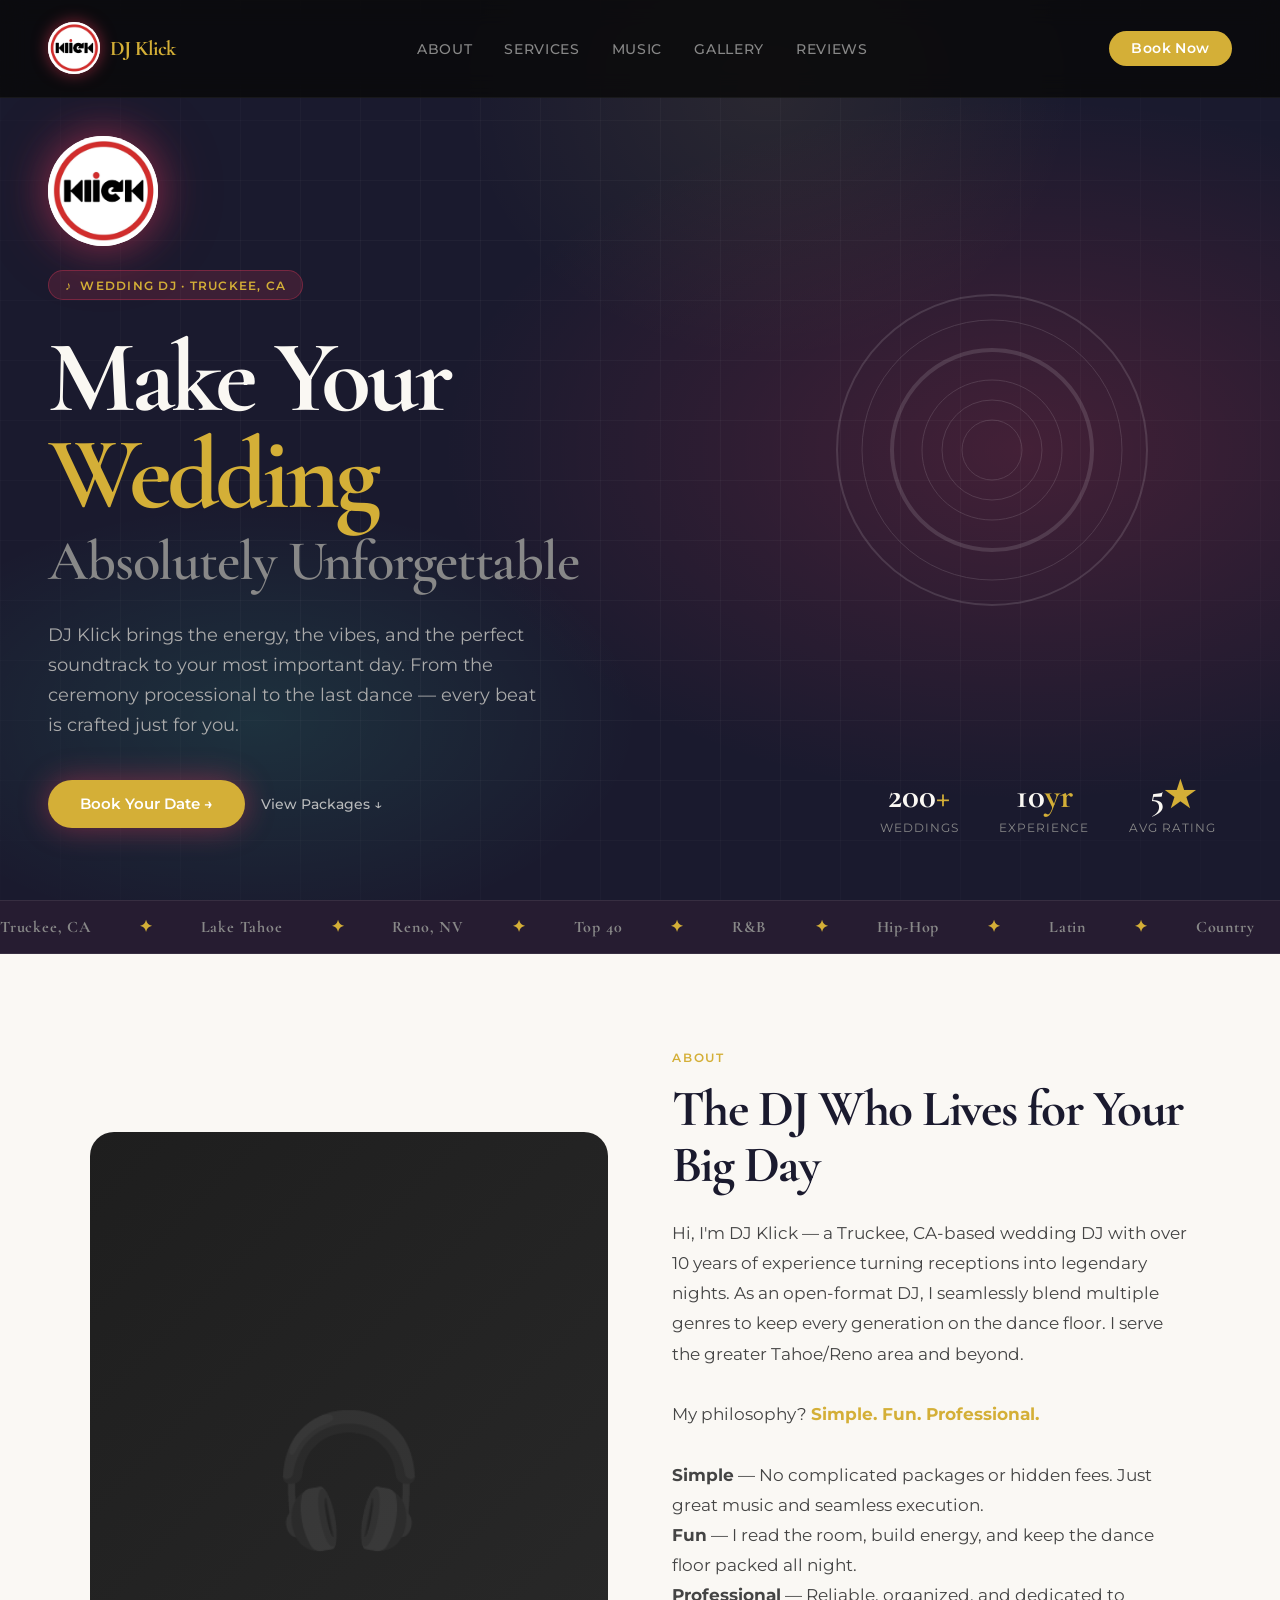
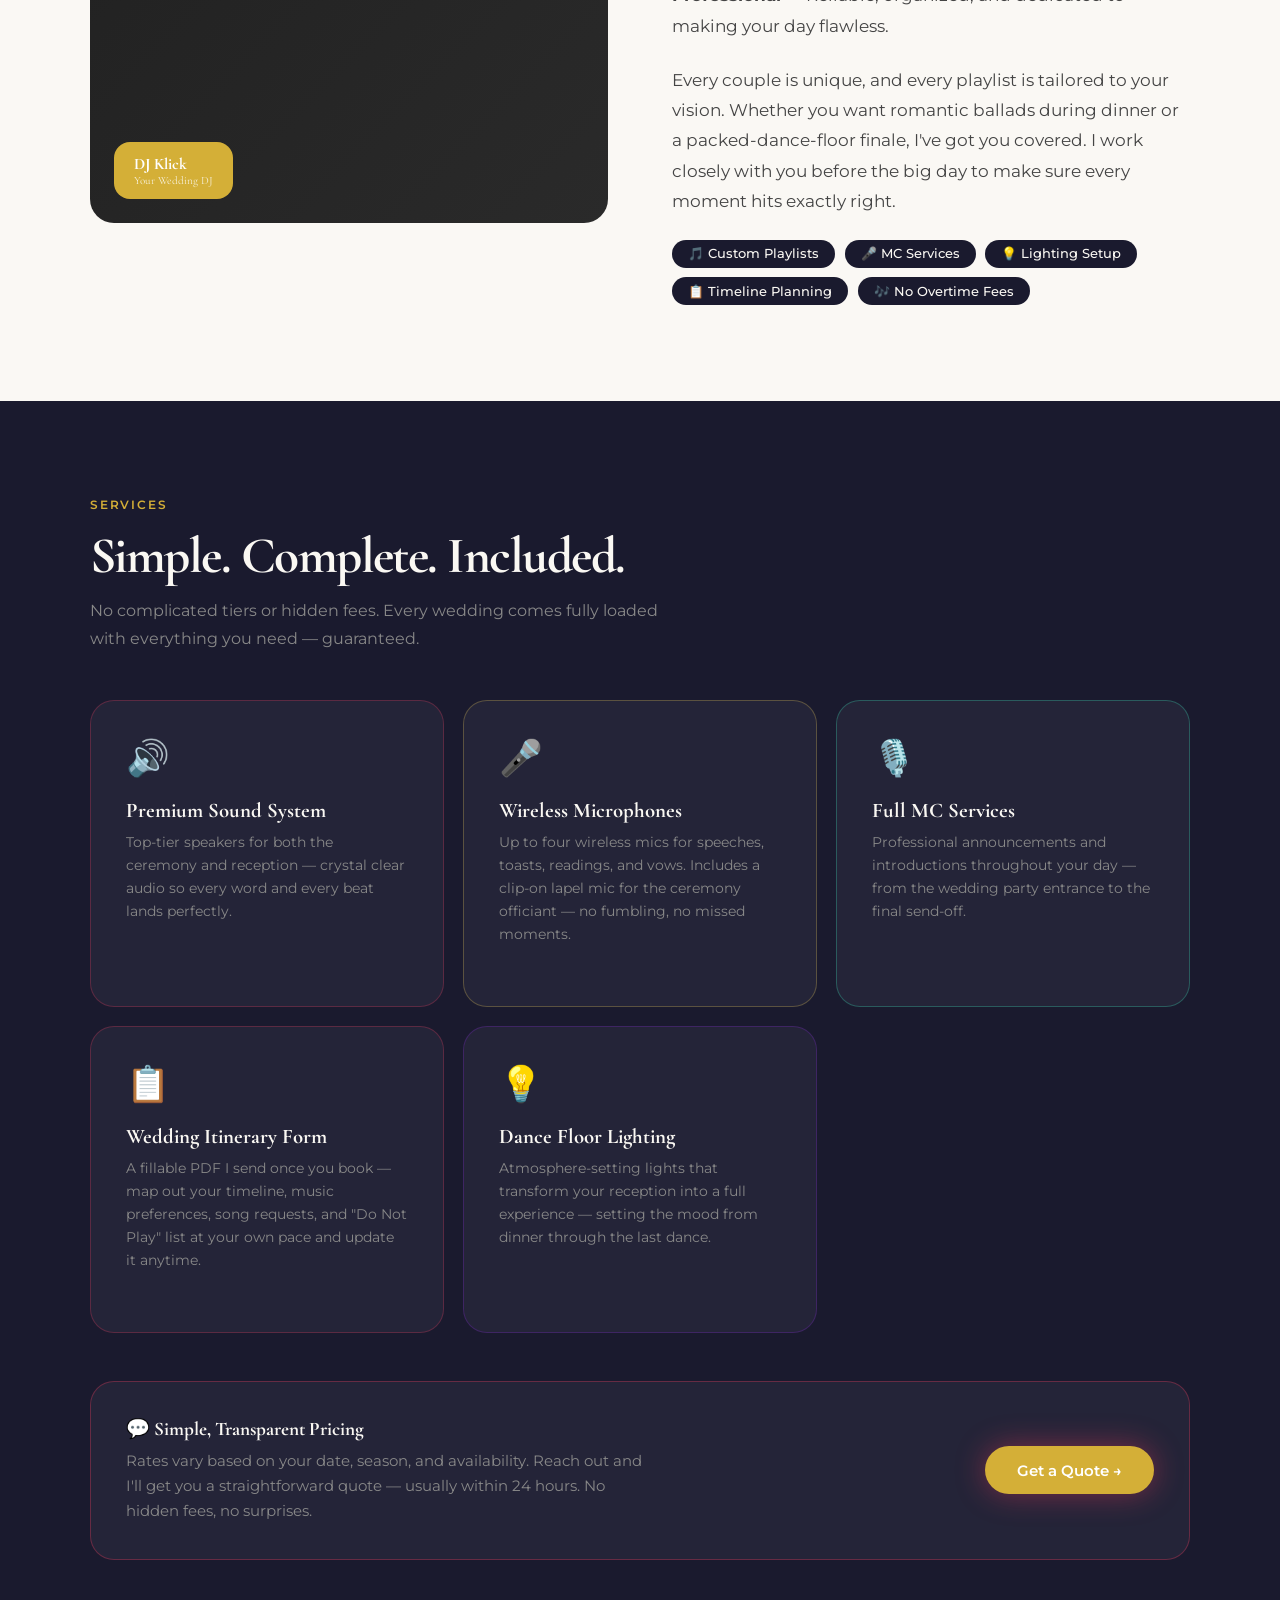
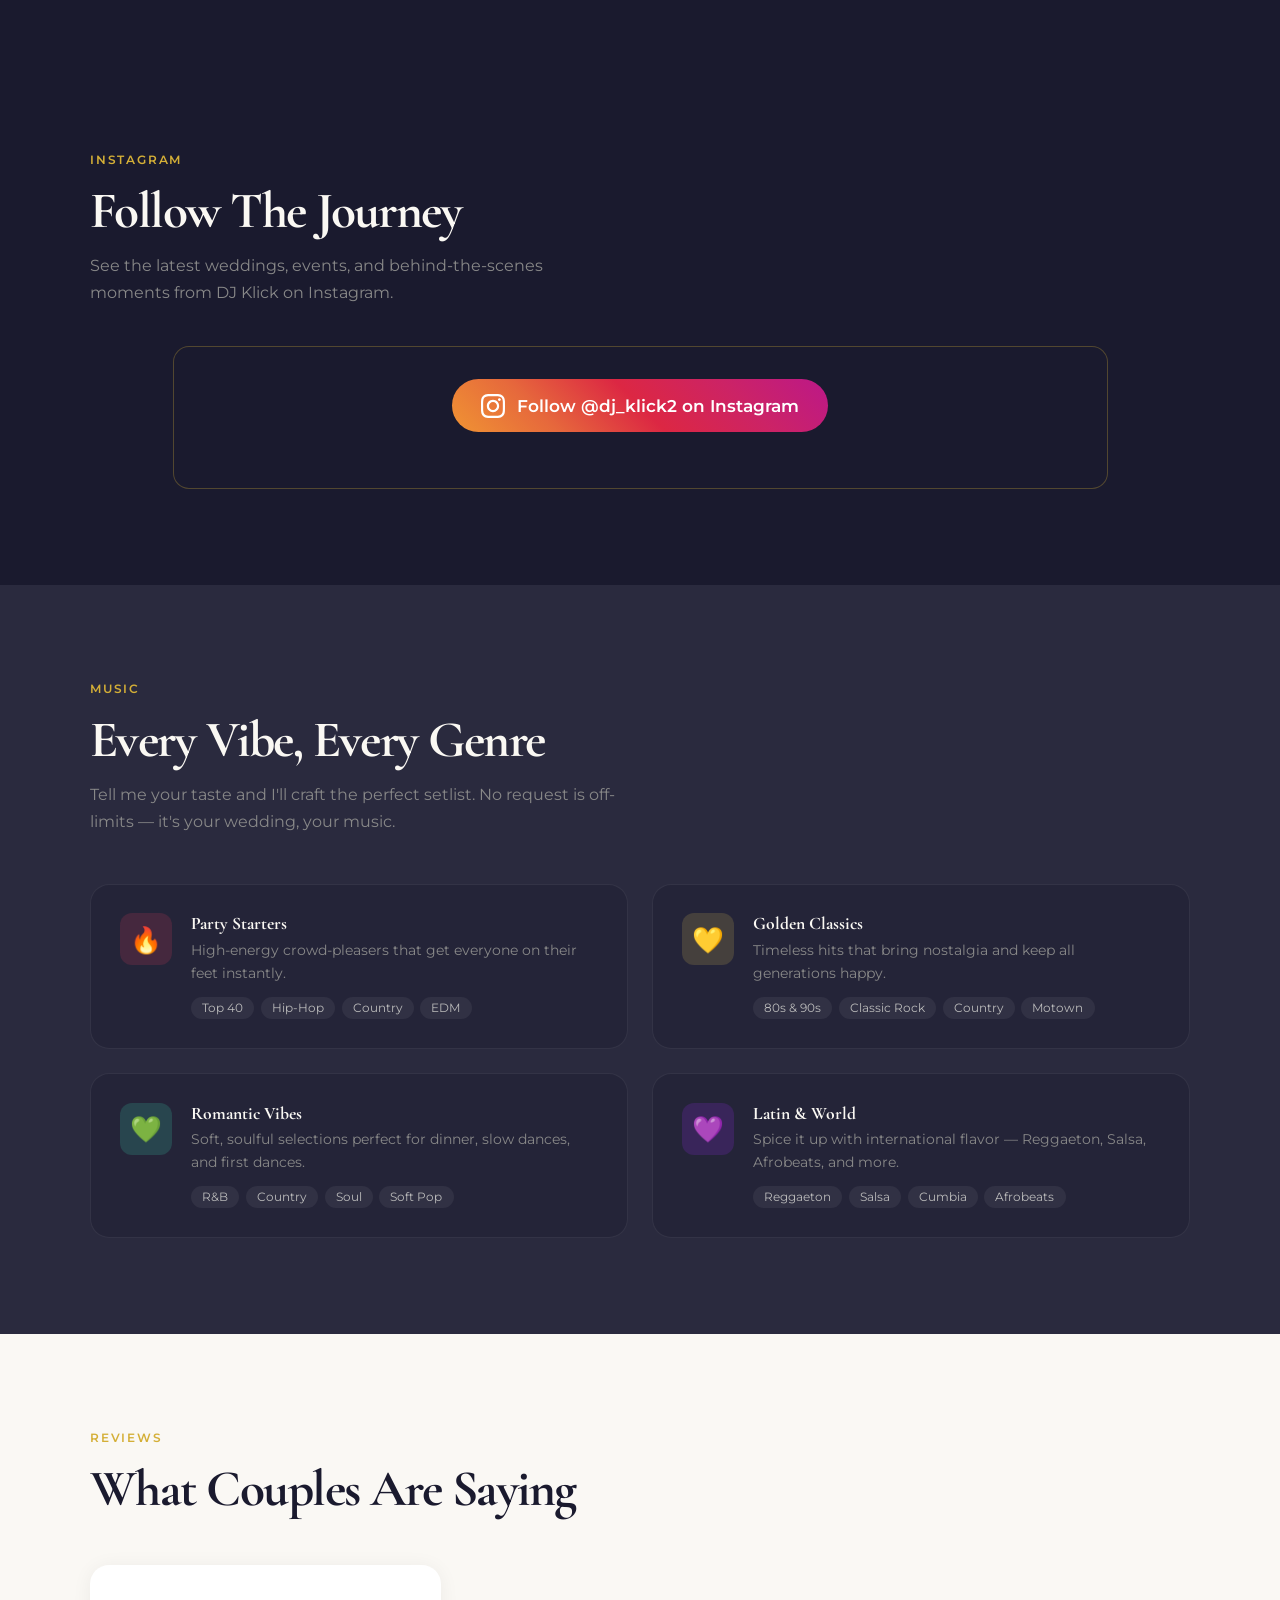
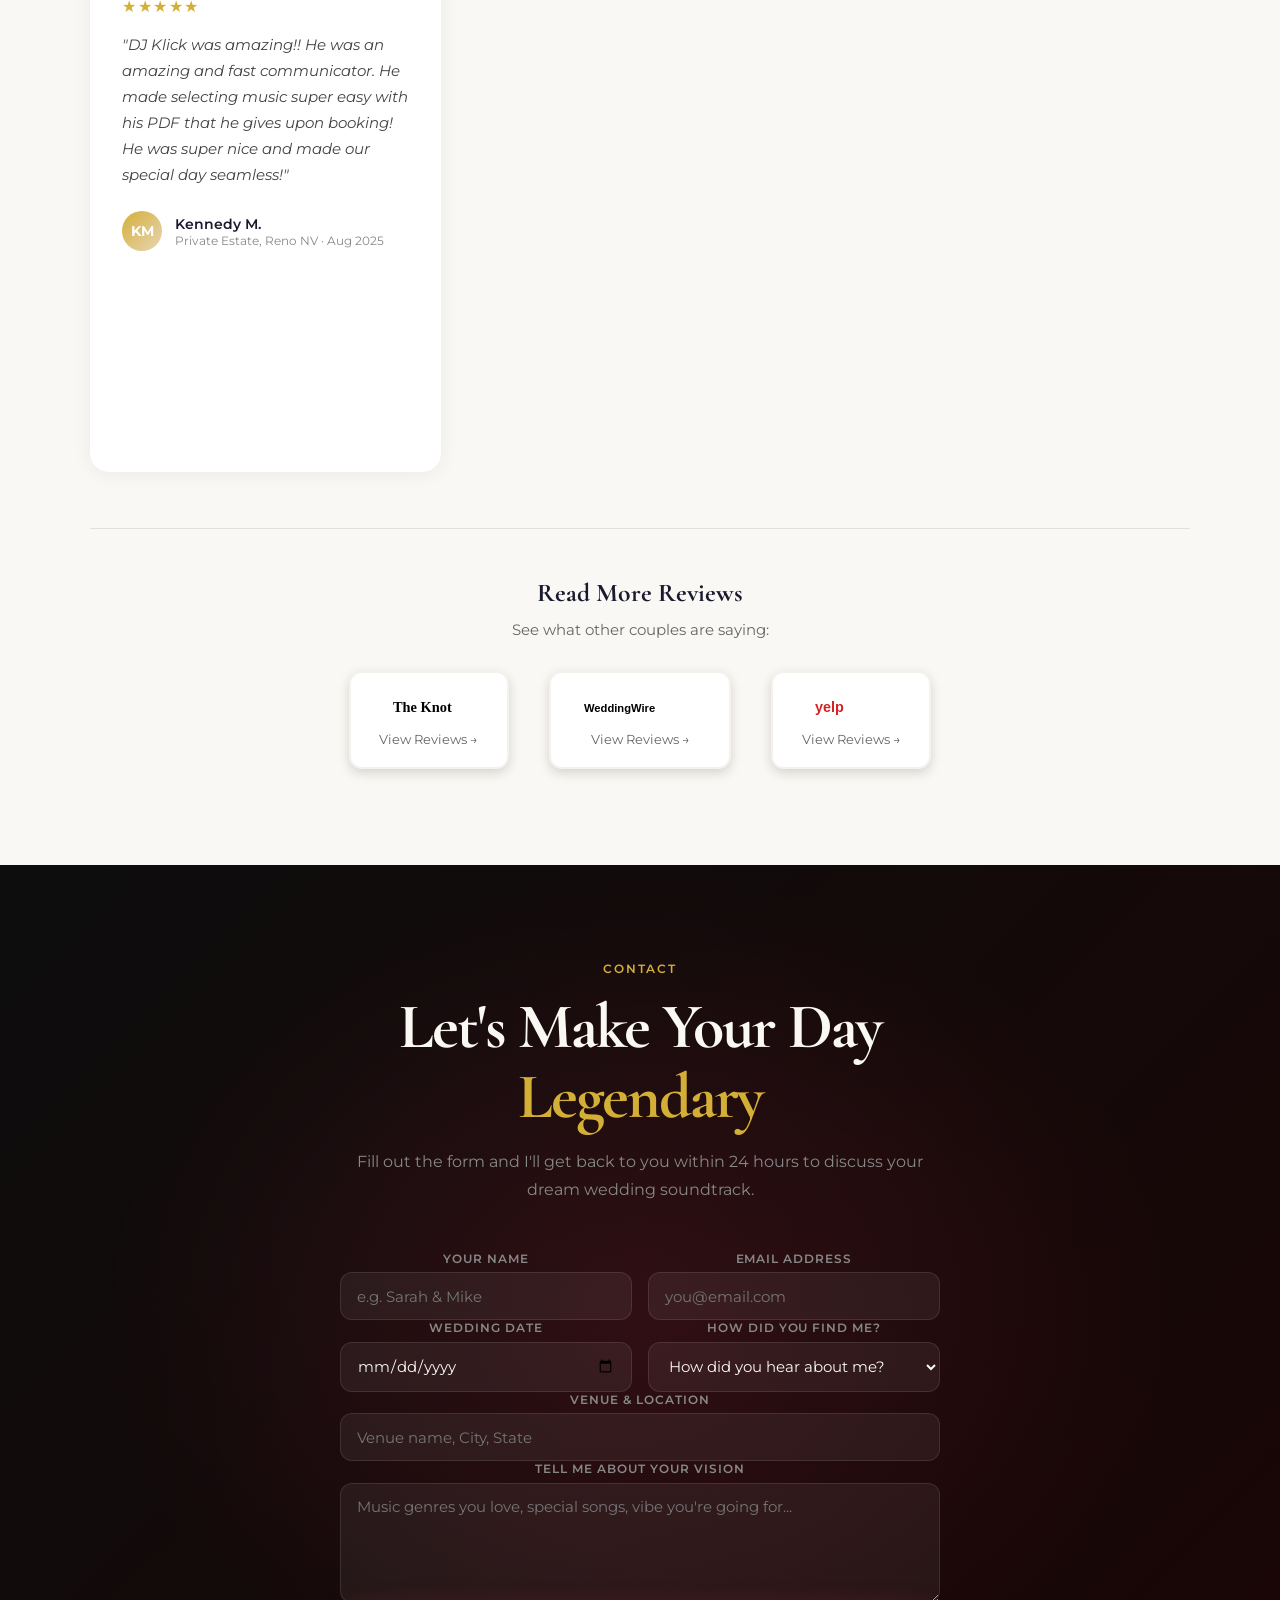
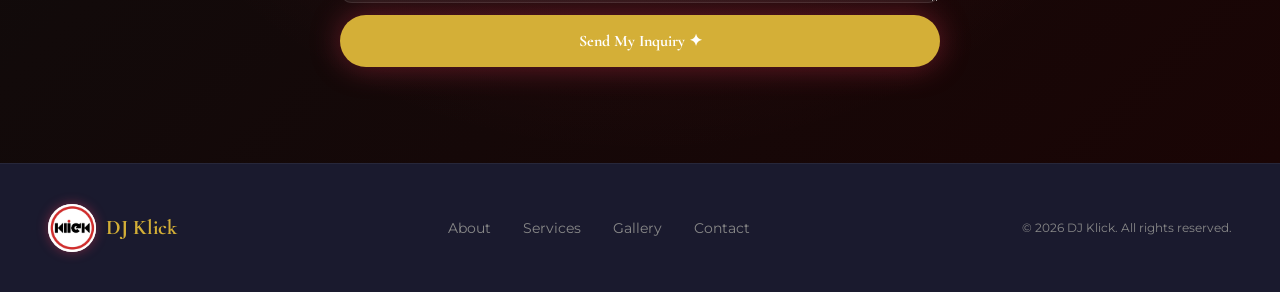
==== commit 27aaa860: "DJK: send 'how did you find me' answer to Formspree Co-Authored-By: Claude Opus 5.5 (1M context) <no" ====
--- a/index.html
+++ b/index.html
@@ -868,7 +868,7 @@
           </div>
           <div class="form-field">
             <label>How Did You Find Me?</label>
-            <select>
+            <select name="source">
               <option value="">How did you hear about me?</option>
               <option>The Knot / WeddingPro</option>
               <option>Google Search</option>
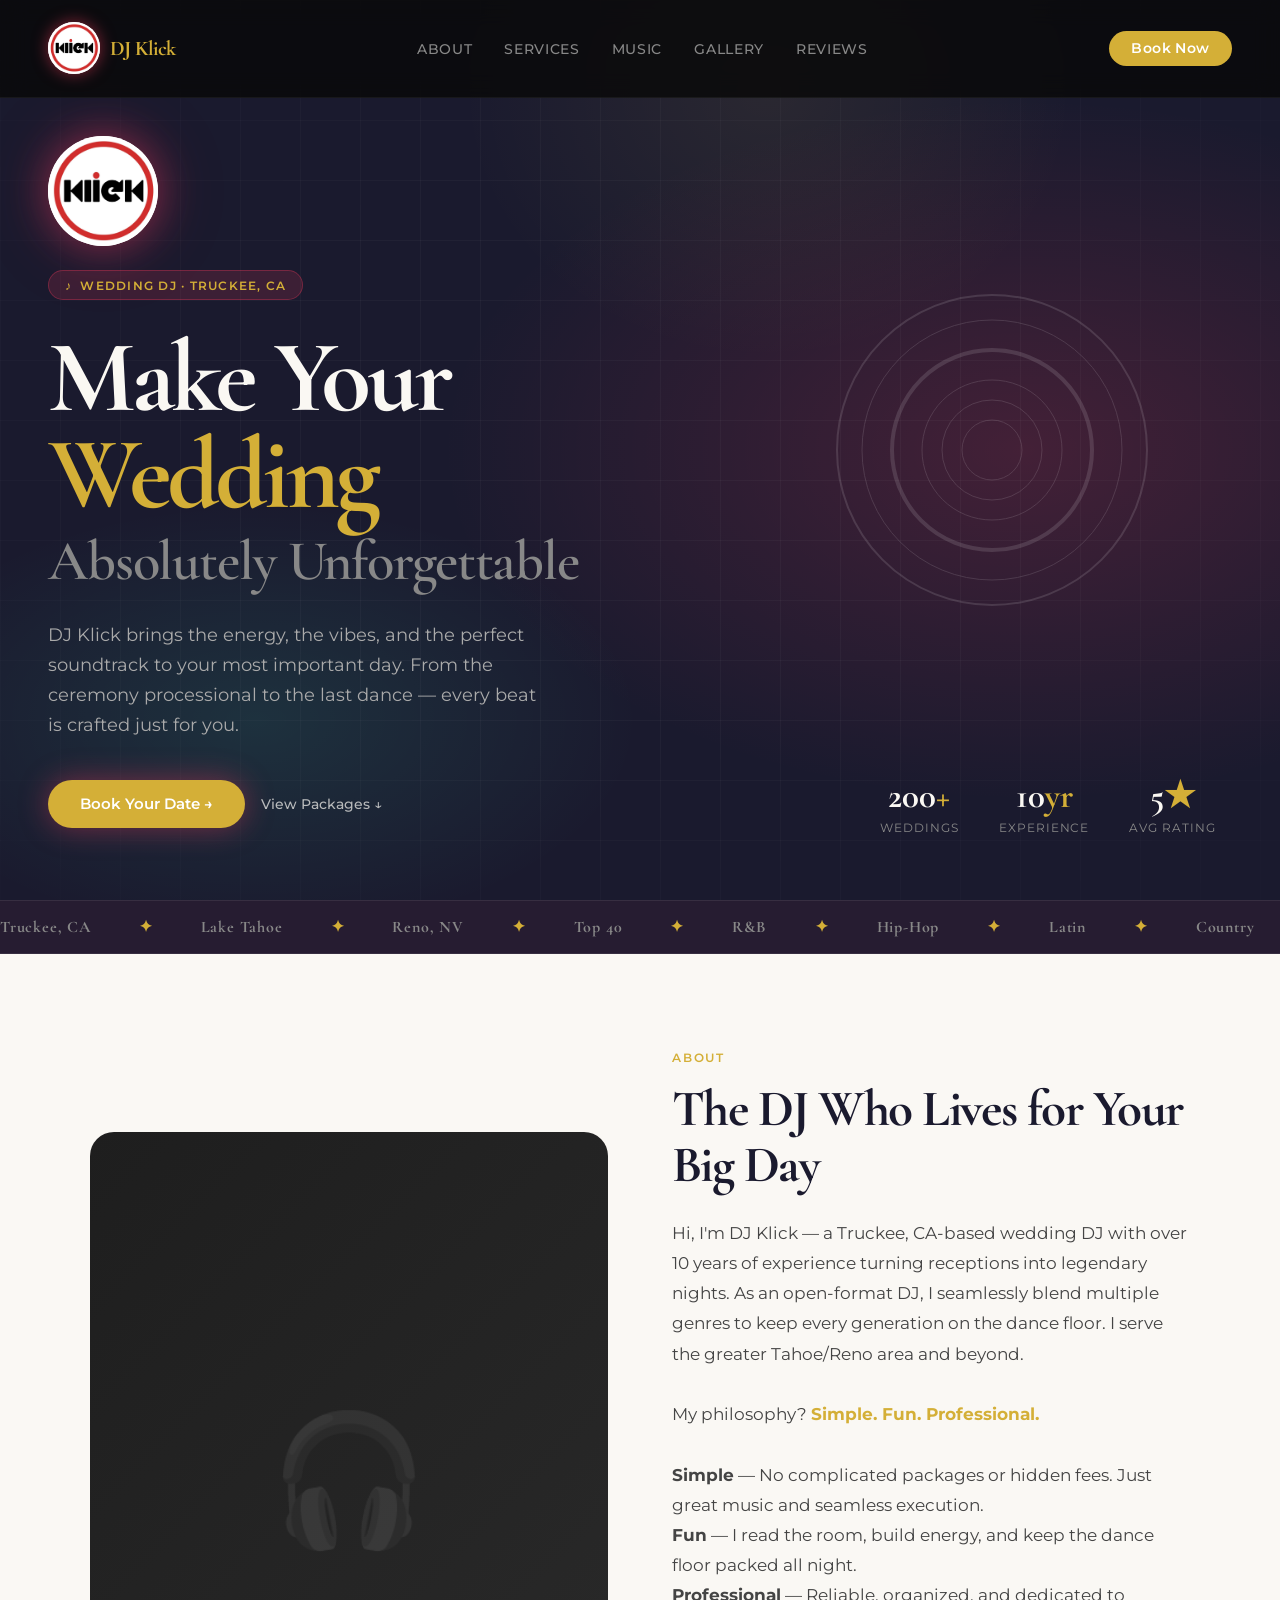
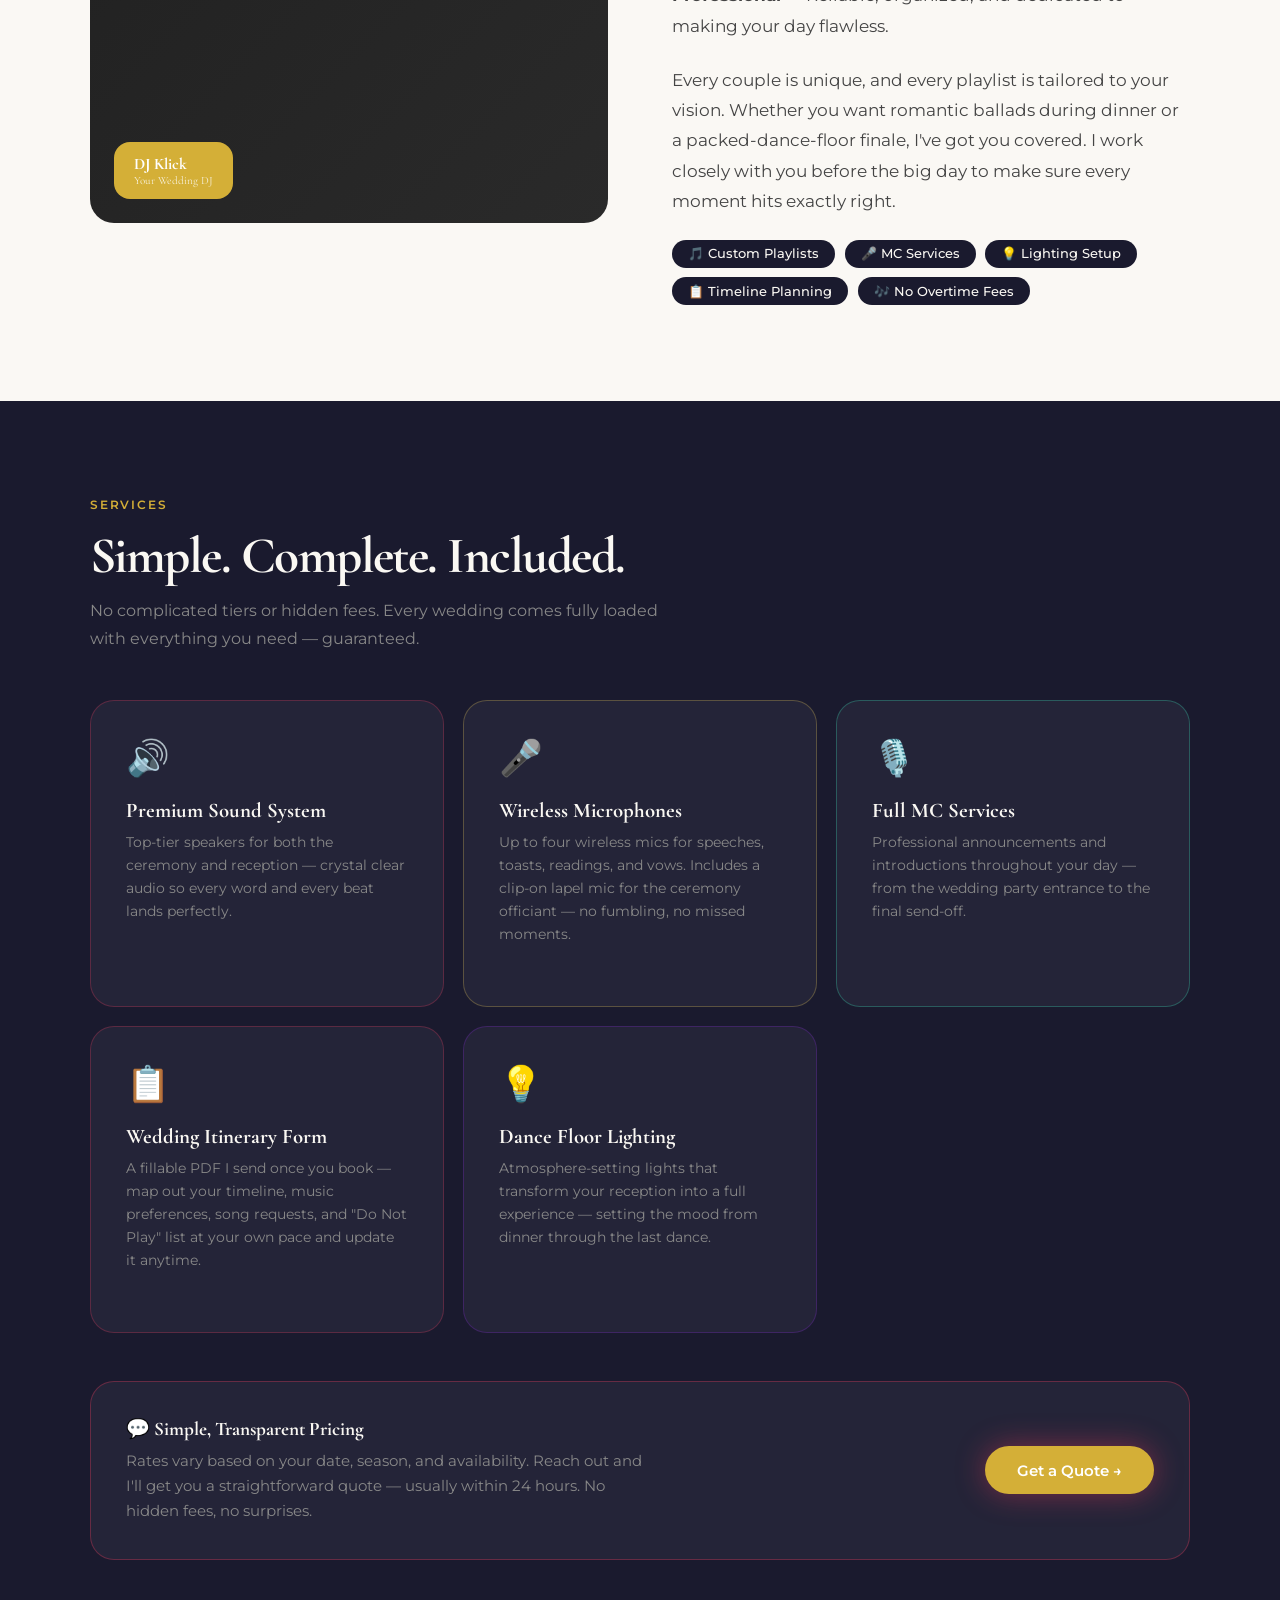
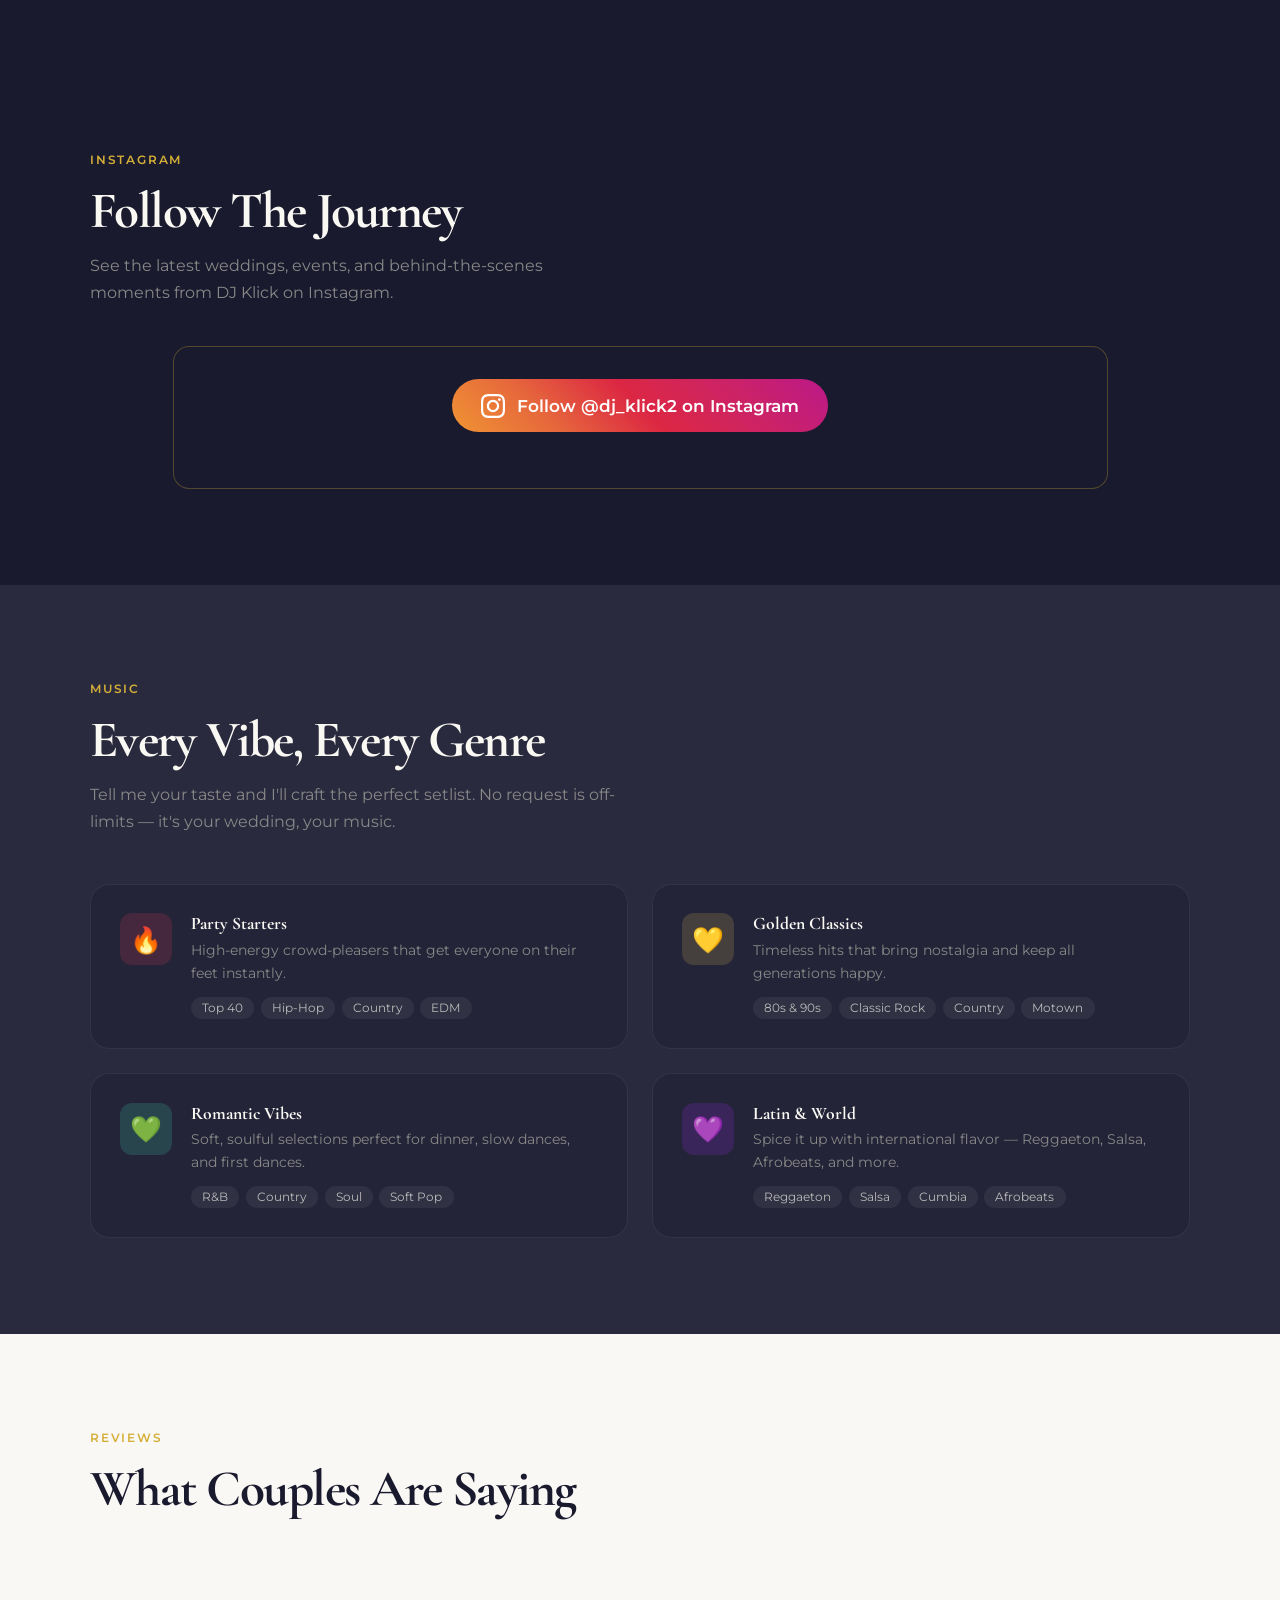
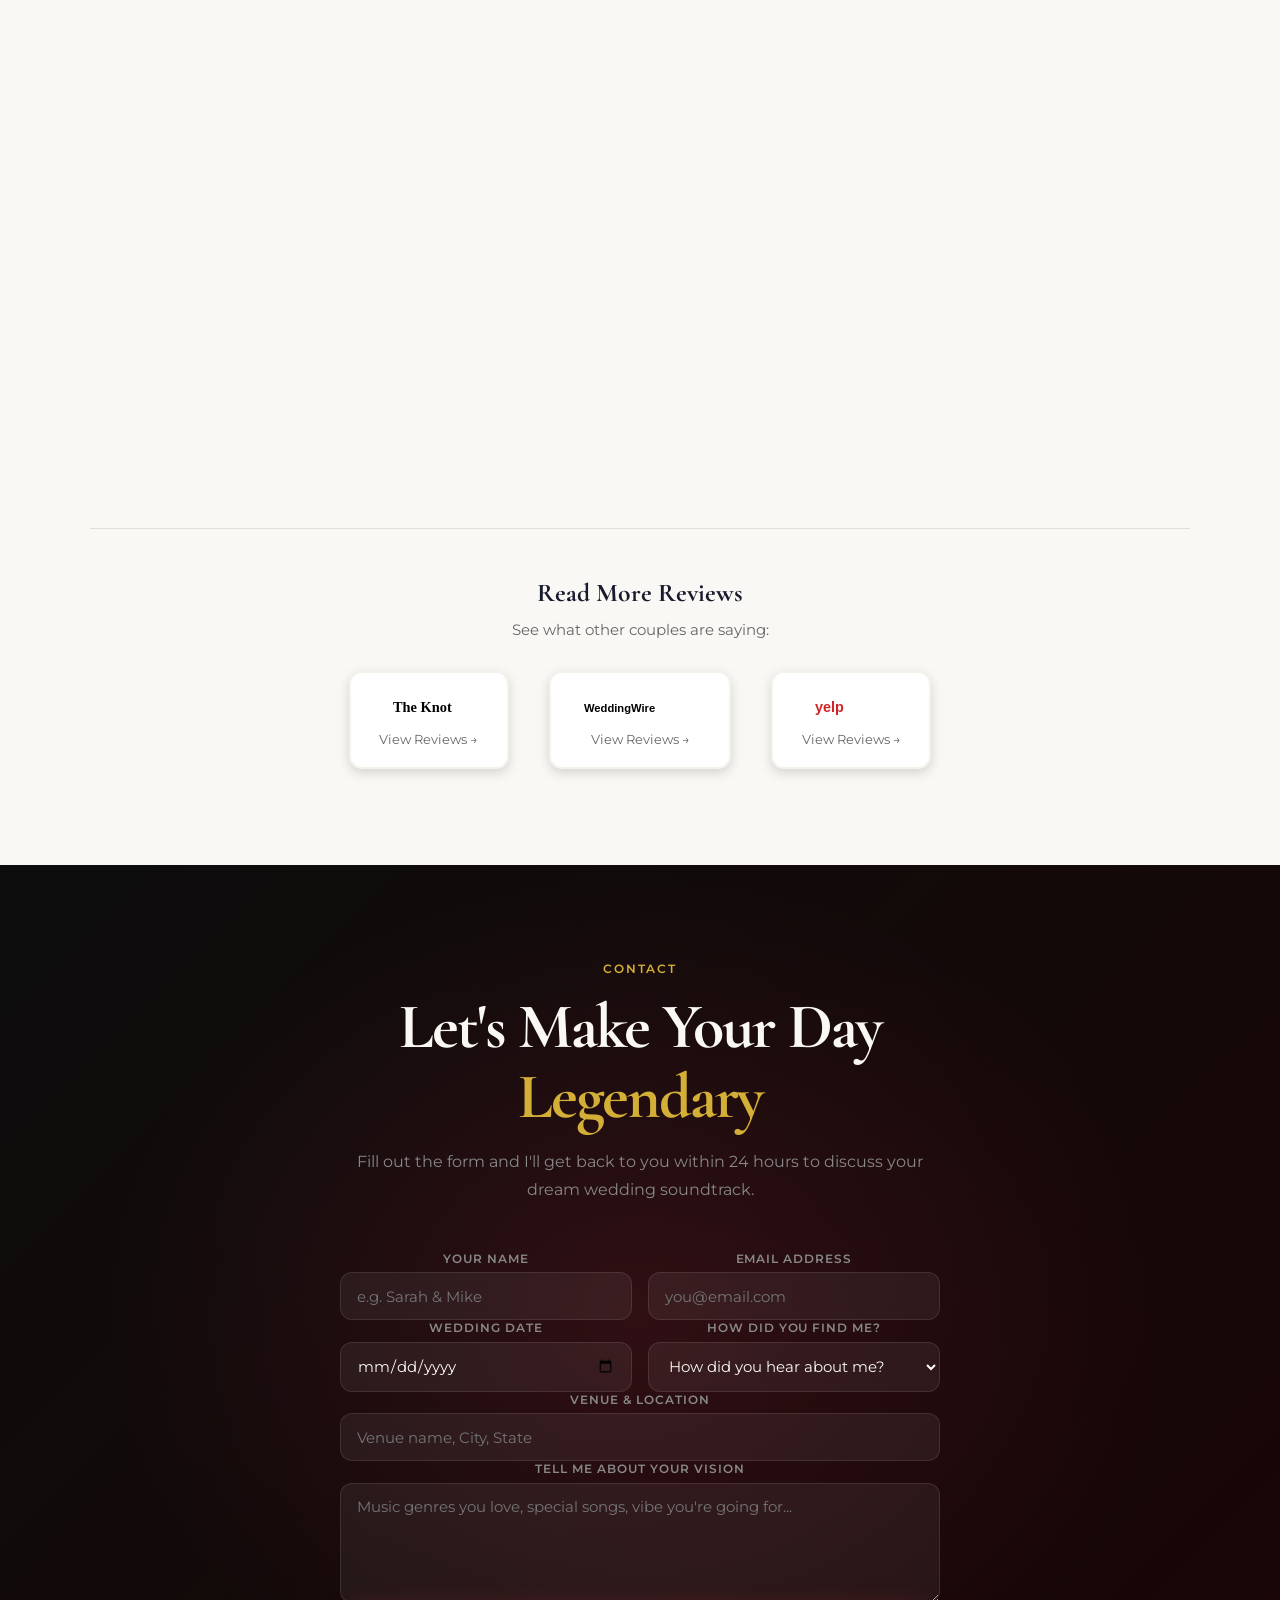
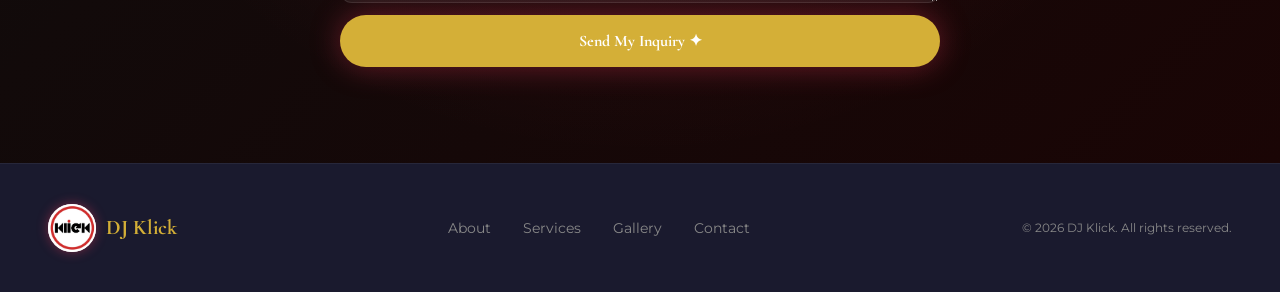
==== commit 61027bcc: "DJK: point og:image to hosted og-image.png Co-Authored-By: Claude Opus 5.5 (1M context) <noreply@ant" ====
--- a/index.html
+++ b/index.html
@@ -451,7 +451,7 @@
   <!-- Open Graph / Social Media -->
   <meta property="og:title" content="DJ Klick - Wedding DJ | Truckee, Lake Tahoe & Reno">
   <meta property="og:description" content="Simple. Fun. Professional. Open-format wedding DJ serving Truckee, Lake Tahoe, and Reno. 10+ years experience, 200+ weddings.">
-  <meta property="og:image" content="[data-uri]">
+  <meta property="og:image" content="https://djklick.com/og-image.png">
   <meta property="og:type" content="website">
   <meta property="og:url" content="https://djklick.com">
   
@@ -459,7 +459,7 @@
   <meta name="twitter:card" content="summary_large_image">
   <meta name="twitter:title" content="DJ Klick - Wedding DJ">
   <meta name="twitter:description" content="Simple. Fun. Professional. Open-format wedding DJ.">
-  <meta name="twitter:image" content="[data-uri]